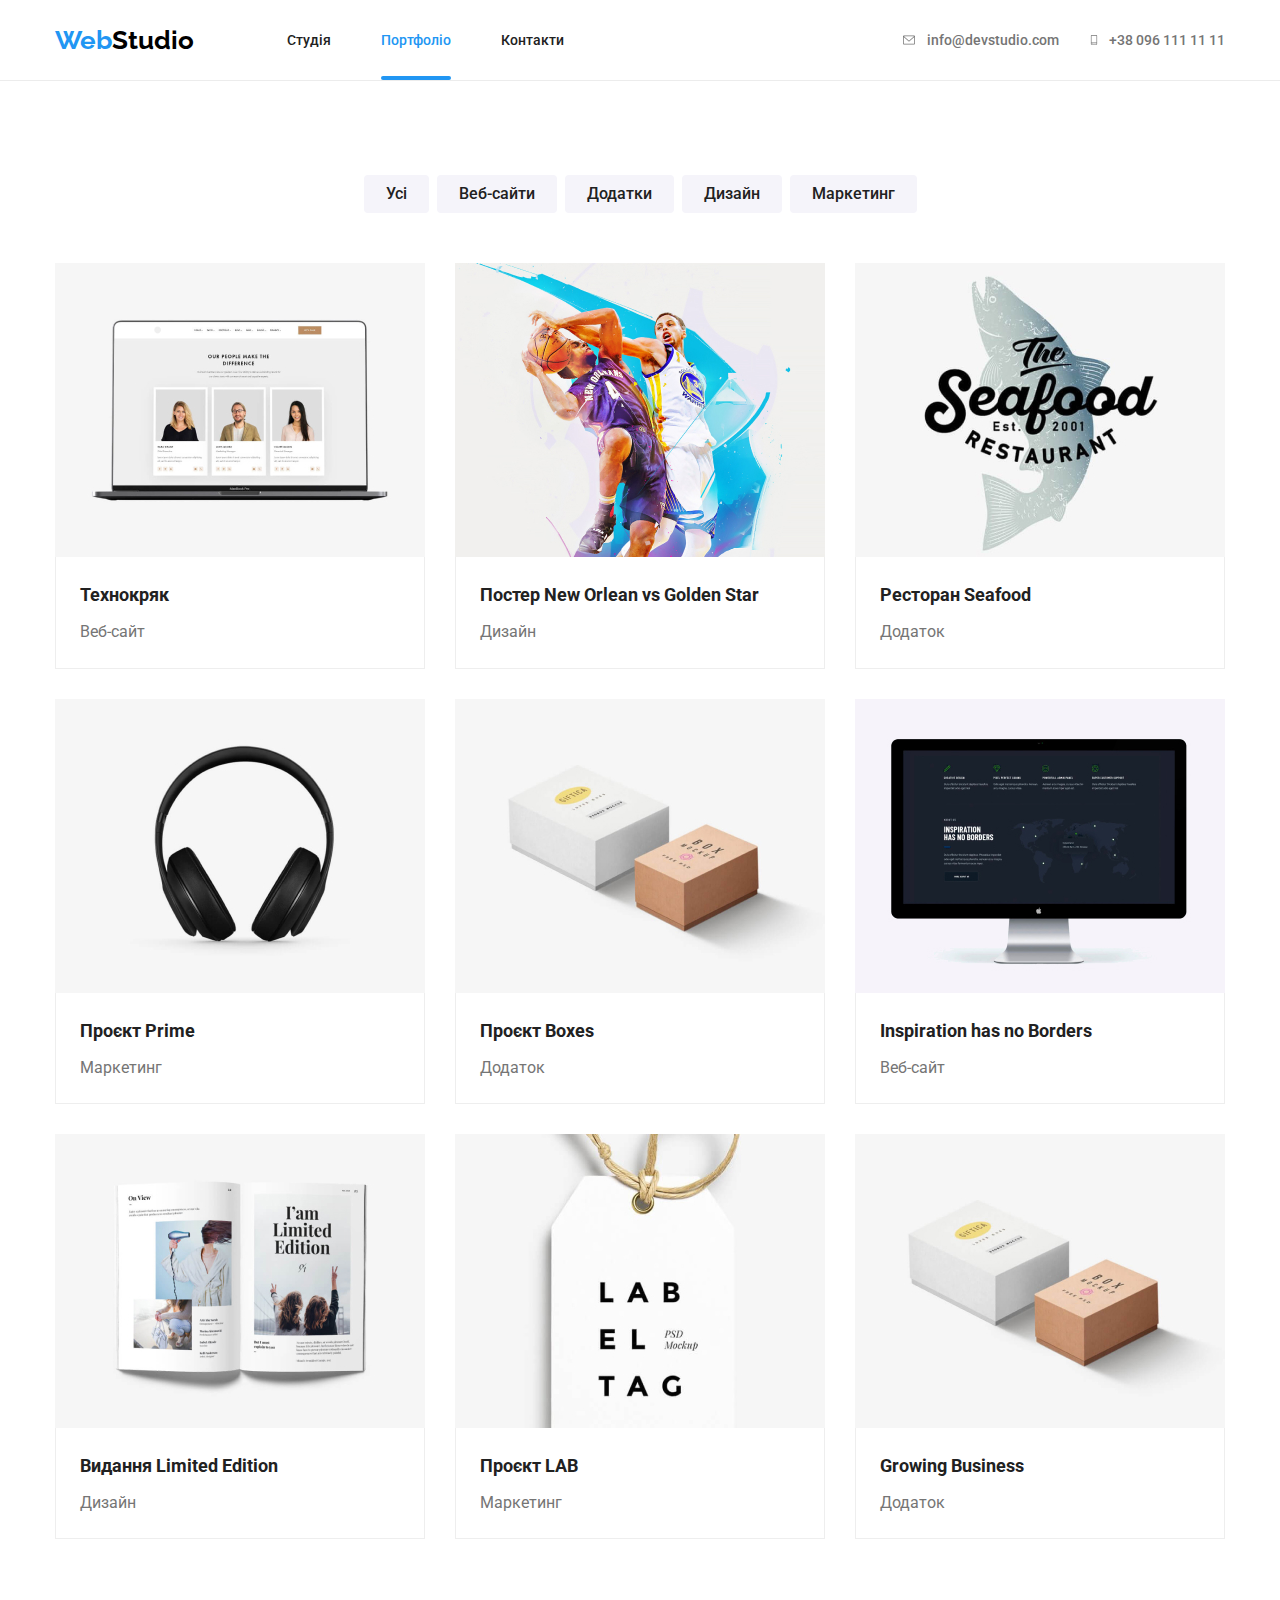
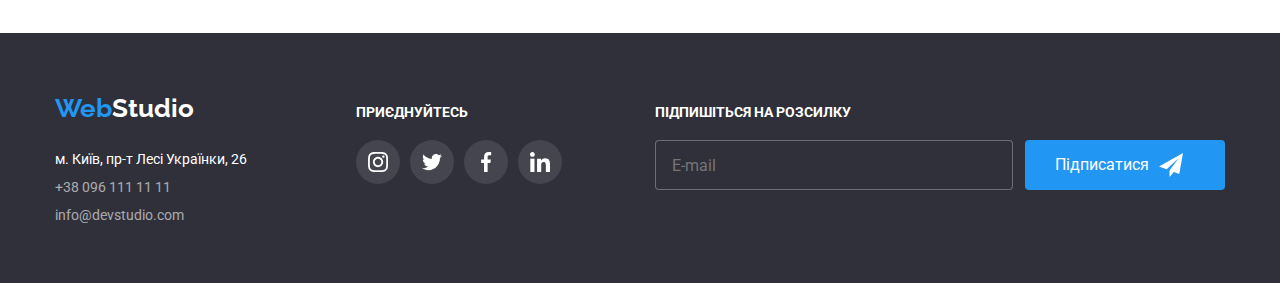
==== portfolio.html @ 7af5a41a "Initial commit" ====
<!DOCTYPE html>
<html lang="uk">
<head>
    <meta charset="UTF-8">
    <meta name="viewport" content="width=device-width, initial-scale=1.0">
    <title>Document</title>
    <link rel="preconnect" href="https://fonts.googleapis.com">
<link rel="preconnect" href="https://fonts.gstatic.com" crossorigin>
<link href="https://fonts.googleapis.com/css2?family=Raleway:wght@700&family=Roboto:wght@400;500;700;900&display=swap" rel="stylesheet">
<link rel="stylesheet" href="https://cdnjs.cloudflare.com/ajax/libs/modern-normalize/2.0.0/modern-normalize.min.css">    
<link rel="stylesheet" href="./css/main.min.css">
</head>
<body>
    <header>
        <div class="container aside">
            <a href="" class="logo"><span class="logo__web">Web</span>Studio</a>
            <nav>
            <ul class="nav list">
                <li class="nav__item">
                    <a href="./index.html" class="nav__link">Студія</a>
                </li>
                <li class="nav__item">
                    <a href="" class="nav__link nav__link--current">Портфоліо</a>
                </li>
                <li class="nav__item">
                    <a href="" class="nav__link">Контакти</a>
                </li>
            </ul>
            </nav>
            <ul class="contact list">
                <li class="contact__item">
                    <a href="mailto:info@devstudio.com" class="contact__link">
                        <svg class="contact__link-icon" width="16px" height="12px" >
                            <use href="./images/symbol-defs.svg#icon-envelope"></use>
                        </svg>
                        info@devstudio.com
                    </a>
                </li>
                <li class="contact__item">
                    <a href="tel:+380961111111" class="contact__tel">
                        <svg class="contact__tel-icon" width="10px" height="16px">
                            <use href="./images/symbol-defs.svg#icon-smartphone"></use>
                        </svg>
                        +38 096 111 11 11
                    </a>
                </li>
            </ul>
        </div>
        
    </header>

    <main>
        <section class="section">
            <div class="container">
                <ul class="filter list">
                    <li class="filter__item"><button type="button" class="filter__btn">Усі</button></li>
                    <li class="filter__item"><button type="button" class="filter__btn">Веб-сайти</button></li>
                    <li class="filter__item"><button type="button" class="filter__btn">Додатки</button></li>
                    <li class="filter__item"><button type="button" class="filter__btn">Дизайн</button></li>
                    <li class="filter__item"><button type="button" class="filter__btn">Маркетинг</button></li>
                </ul>
                <h1 class="visually-hidden">Портфоліо</h1>
                <ul class="portfolio list">
                    <li class="portfolio__card">
                        <a href="" class="portfolio__link">
                            <div class="overlay">
                                <img src="./images/portfolio-ws1.jpg" alt="Технокряк" width="370" height="294">
                                <p class="overlay__description">Ресурс пропонує комплексні пропозиції з різним рівнем функціоналу та сервісів. Все це дозволить відвідувачу отримати вичерпні відомості про компанію чи приватну особу.</p>
                            </div>
                            
                            <div class="card-border">
                                <h2 class="card-border__title">Технокряк</h2>
                                <p class="card-border__description">Веб-сайт</p>
                            </div>
                            
                            
                        </a>
                    </li>
                    <li class="portfolio__card">
                        <a href="" class="portfolio__link">
                            <div class="overlay">
                                <img src="./images/portfolio-des1.jpg" alt="Постер New Orlean vs Golden Star" width="370" height="294">
                                <p class="overlay__description">Ресурс пропонує комплексні пропозиції з різним рівнем функціоналу та сервісів. Все це дозволить відвідувачу отримати вичерпні відомості про компанію чи приватну особу.</p>
                            </div>
                            <div class="card-border">
                                <h2 class="card-border__title">Постер New Orlean vs Golden Star</h2>
                                <p class="card-border__description">Дизайн</p>
                            </div>
                            
                        </a>
                    </li>
                    <li class="portfolio__card">
                        <a href="" class="portfolio__link">
                            <div class="overlay">
                                <img src="./images/portfolio-dod1.jpg" alt="Ресторан Seafood" width="370" height="294">
                                <p class="overlay__description">Ресурс пропонує комплексні пропозиції з різним рівнем функціоналу та сервісів. Все це дозволить відвідувачу отримати вичерпні відомості про компанію чи приватну особу.</p>
                            </div>
                            <div class="card-border">
                                <h2 class="card-border__title">Ресторан Seafood</h2>
                                <p class="card-border__description">Додаток</p>
                            </div>
                            
                        </a>
                    </li>
                    <li class="portfolio__card">
                        <a href="" class="portfolio__link">
                            <div class="overlay">
                                <img src="./images/portfolio-mar1.jpg" alt="Проєкт Prime" width="370" height="294">
                                <p class="overlay__description">Ресурс пропонує комплексні пропозиції з різним рівнем функціоналу та сервісів. Все це дозволить відвідувачу отримати вичерпні відомості про компанію чи приватну особу.</p>
                            </div>
                            <div class="card-border">
                                <h2 class="card-border__title">Проєкт Prime</h2>
                                <p class="card-border__description">Маркетинг</p>
                            </div>
                            
                        </a>
                    </li>
                    <li class="portfolio__card">
                        <a href="" class="portfolio__link">
                            <div class="overlay">
                                <img src="./images/portfolio-dod2.jpg" alt="Проєкт Boxes" width="370" height="294">
                                <p class="overlay__description">Ресурс пропонує комплексні пропозиції з різним рівнем функціоналу та сервісів. Все це дозволить відвідувачу отримати вичерпні відомості про компанію чи приватну особу.</p>
                            </div>
                            <div class="card-border">
                                <h2 class="card-border__title">Проєкт Boxes</h2>
                                <p class="card-border__description">Додаток</p>
                            </div>
                            
                        </a>
                    </li>
                    <li class="portfolio__card">
                        <a href="" class="portfolio__link">
                            <div class="overlay">
                                <img src="./images/portfolio-ws2.jpg" alt="Inspiration has no Borders" width="370" height="294">
                                <p class="overlay__description">Ресурс пропонує комплексні пропозиції з різним рівнем функціоналу та сервісів. Все це дозволить відвідувачу отримати вичерпні відомості про компанію чи приватну особу.</p>
                            </div>
                            <div class="card-border">
                                <h2 class="card-border__title">Inspiration has no Borders</h2>
                                <p class="card-border__description">Веб-сайт</p>
                            </div>
                            
                        </a>
                    </li>
                    <li class="portfolio__card">
                        <a href="" class="portfolio__link">
                            <div class="overlay">
                                <img src="./images/portfolio-des2.jpg" alt="Видання Limited Edition" width="370" height="294">
                                <p class="overlay__description">Ресурс пропонує комплексні пропозиції з різним рівнем функціоналу та сервісів. Все це дозволить відвідувачу отримати вичерпні відомості про компанію чи приватну особу.</p>
                            </div>
                            <div class="card-border">
                                <h2 class="card-border__title">Видання Limited Edition</h2>
                                <p class="card-border__description">Дизайн</p>
                            </div>
                            
                        </a>
                    </li>
                    <li class="portfolio__card">
                        <a href="" class="portfolio__link">
                            <div class="overlay">
                                <img src="./images/portfolio-mar2.jpg" alt="Проєкт LAB" width="370" height="294">
                                <p class="overlay__description">Ресурс пропонує комплексні пропозиції з різним рівнем функціоналу та сервісів. Все це дозволить відвідувачу отримати вичерпні відомості про компанію чи приватну особу.</p>
                            </div>
                            <div class="card-border">
                                <h2 class="card-border__title">Проєкт LAB</h2>
                                <p class="card-border__description">Маркетинг</p>
                            </div>
                            
                        </a>
                    </li>
                    <li class="portfolio__card">
                        <a href="" class="portfolio__link">
                            <div class="overlay">
                                <img src="./images/portfolio-dod2.jpg" alt="Growing Business" width="370" height="294">
                                <p class="overlay__description">Ресурс пропонує комплексні пропозиції з різним рівнем функціоналу та сервісів. Все це дозволить відвідувачу отримати вичерпні відомості про компанію чи приватну особу.</p>
                            </div>
                            <div class="card-border">
                                <h2 class="card-border__title">Growing Business</h2>
                                <p class="card-border__description">Додаток</p>
                            </div>
                            
                        </a>
                    </li>
                </ul>
            </div>
            
        </section>
    </main>
    <footer>
        <div class="footer container">
            <div class="info">
                <a href="" class="info__logo"><span class="info__web">Web</span>Studio</a>
                <address class="info__address">
                    м. Київ, пр-т Лесі Українки, 26
                    <ul class="footer-list list">
                        <li class="footer-list__item"><a href="tel:+380961111111" class="footer-list__tel">+38 096 111 11 11</a></li>
                        <li class="footer-list__item"><a href="mailto:info@devstudio.com" class="footer-list__link">info@devstudio.com</a></li>
                    </ul>
                </address>
            </div>
           
            <div class="communication">
                <h2 class="communication__title">ПРИЄДНУЙТЕСЬ</h2>
                <ul class="communication-list list">
                    <li class="communication-list__item">
                        <a href="" class="communication-list__link">
                            <svg class="communication-list__el" width="20px" height="20px">
                                <use href="./images/symbol-defs.svg#icon-instagram"></use>
                            </svg>
                        </a>
                    </li>
                    <li class="communication-list__item">
                        <a href="" class="communication-list__link">
                            <svg class="social-el" width="20px" height="20px">
                                <use href="./images/symbol-defs.svg#icon-twitter"></use>
                            </svg>
                        </a>
                    </li>
                    <li class="communication-list__item">
                        <a href="" class="communication-list__link">
                        <svg class="communication-list__el" width="20px" height="20px">
                            <use href="./images/symbol-defs.svg#icon-facebook"></use>
                        </svg>
                        </a>
                    </li>
                    <li class="communication-list__item">
                        <a href="" class="communication-list__link">
                            <svg class="communication-list__el" width="20px" height="20px">
                                <use href="./images/symbol-defs.svg#icon-linkedin"></use>
                            </svg>
                        </a>
                    </li>
                       
                </ul>
            </div>
            <div class="sub">
                <h2 class="sub__title">ПІДПИШІТЬСЯ НА РОЗСИЛКУ</h2>
                <form class="form">               
                    <input class="form__text" type="email" name="mail" placeholder="E-mail">
                           
                    <button class="form__btn" type="submit">
                        Підписатися
                        <svg class="form__el" width="24px" height="24px">
                            <use href="./images/icons form.svg#icon-send"></use>
                        </svg>
                    </button>
                </form>
            </div>
        </div>
    </footer>
    
</body>
</html>
---- css/main.min.css ----
.communication-list__link,.overlay__description,.portfolio__link,.filter__btn,.client__link,.social__link,.form-el__icon,.form-el__content,.close-btn,.modal,.backdrop,.contact__link,.contact__tel,.nav__link{transition-duration:250ms;transition-timing-function:cubic-bezier(0.4, 0, 0.2, 1)}body{background-color:#fff;color:#757575;font-family:"Roboto",sans-serif}.container{width:1200px;padding-left:15px;padding-right:15px;margin-left:auto;margin-right:auto}.aside{display:flex;align-items:center}.list{padding:0;margin:0;list-style:none}.visually-hidden{position:absolute;width:1px;height:1px;margin:-1px;border:0;padding:0;white-space:nowrap;-webkit-clip-path:inset(100%);clip-path:inset(100%);clip:rect(0 0 0 0);overflow:hidden}img{display:block}.section{padding-top:94px;padding-bottom:94px}.logo{margin-right:93px;color:#000;font-family:"Raleway",sans-serif;font-size:26px;line-height:1.17;font-weight:700;text-decoration:none}.logo__web{color:#2196f3}.nav{display:flex;font-size:14px;line-height:1.17;font-weight:500}.nav__item:not(:last-child){margin-right:50px}.nav__item{position:relative}.nav__link{display:block;padding-top:32px;padding-bottom:32px;color:#212121;text-decoration:none;transition-property:color}.nav__link:focus,.nav__link:hover{color:#2196f3}.contact{display:flex;margin-left:auto}.contact__item:not(:last-child){margin-right:30px}.contact__link,.contact__tel{display:flex;align-items:center;color:#757575;font-size:14px;line-height:1.17;font-weight:500;text-decoration:none;transition-property:color}.contact__link:focus,.contact__link:hover,.contact__tel:focus,.contact__tel:hover{color:#2196f3}.contact__tel-icon{margin-right:10px;fill:currentColor}.contact__link-icon{margin-right:10px;fill:currentColor}.nav__link--current{color:#2196f3}.nav__link--current::after{content:"";position:absolute;bottom:0;display:block;width:100%;height:4px;border-radius:2px;background-color:#2196f3}header{border-bottom:1px solid #ececec}.main.section{max-width:1600px;height:600px;margin-left:auto;margin-right:auto;padding-top:200px;padding-bottom:200px;background-color:#c4c4c4;background-image:linear-gradient(to right, rgba(47, 48, 58, 0.4), rgba(47, 48, 58, 0.4)),url(../images/banner.jpg)}.main{background-color:#2f303a}.main .container{display:block}.main__banner{width:696px;margin-top:0;margin-bottom:0;margin-left:auto;margin-right:auto;text-align:center;color:#fff;font-size:44px;line-height:1.36;font-weight:900}.main__btn{display:block;margin-top:30px;margin-left:auto;margin-right:auto;padding:10px 24px;border-radius:4px;border:none;background-color:#2196f3;color:#fff;font-size:16px;line-height:1.87;font-weight:700;cursor:pointer}.backdrop{position:fixed;top:0;left:0;transition-property:opacity,visibility;width:100%;height:100%;background-color:rgba(0,0,0,.2)}.is-hidden{opacity:0;pointer-events:none;visibility:hidden}.modal{position:absolute;top:50%;left:50%;width:528px;height:581px;border-radius:4px;padding:40px;background-color:#fff;box-shadow:0px 2px 1px 0px rgba(0,0,0,.2);transition-property:transform;transform:translate(-50%, -50%) scale(1)}.backdrop.is-hidden .modal{transform:scale(0.2)}.close-btn{position:absolute;top:8px;right:8px;display:flex;padding:6px;border:1px solid rgba(0,0,0,.1);border-radius:50%;background-color:#fff;transition-property:fill;cursor:pointer}.close-btn:hover,.close-btn:focus{fill:#2196f3}.modal__title{display:flex;justify-content:center;margin-top:0;margin-bottom:12px;font-size:20px;line-height:1.17;color:#212121}.form-el{position:relative}.form-el label{display:block;margin-bottom:4px;font-size:12px;line-height:1.17}.form-el:not(:first-child){margin-top:10px}.form-el__content{width:448px;height:40px;border:1px solid rgba(33,33,33,.2);border-radius:4px;margin:0;padding-top:12px;padding-bottom:12px;padding-left:42px;outline:none;cursor:pointer;transition-property:border-color}.form-el__content:focus{border-color:#2196f3}.form-el__content:focus+.form-el_icon{border-color:#2196f3}.form-el__icon{position:absolute;top:50%;left:12px;transition-property:fill}.form-el--size{height:138px}.form-el__area{width:448px;height:120px;resize:none;border:1px solid rgba(33,33,33,.2);border-radius:4px;outline:none;margin:0;padding:12px 16px}.form-el__area::-moz-placeholder{font-size:12px;line-height:1.17}.form-el__area::placeholder{font-size:12px;line-height:1.17}.form-el__area:focus{border-color:#2196f3}.form-box{margin:20px 12px 0 13px}.label{display:flex;align-items:center;font-size:14px;font-weight:400;line-height:1.71}.label__checkbox{-webkit-appearance:none;-moz-appearance:none;appearance:none;position:absolute}.label__checkbox:focus+.label__check-icon{border:2px solid #2196f3}.label__check-icon{display:inline-block;width:16px;height:15px;margin-right:4px;border:2px solid #212121;border-radius:2px}.label__check-icon:focus{border:2px solid #2196f3}.label__checkbox:checked+.label__check-icon{border-color:rgba(0,0,0,0);background-color:#2196f3;background-image:url("../images/SVG/icon check.svg");background-size:contain;background-origin:border-box}.label__check-link{margin-left:4px;color:#2196f3}.send-btn{display:block;width:200px;height:50px;border-color:rgba(0,0,0,0);border-radius:4px;margin-top:30px;margin-left:auto;margin-right:auto;padding:0;background-color:#2196f3;color:#fff;cursor:pointer;font-size:16px;font-weight:700;line-height:1.86;box-shadow:0px 4px 4px 0px rgba(0,0,0,.15)}.feature{display:flex}.feature__item--size{width:270px}.feature__subtitle{margin:0;color:#212121;font-size:14px;line-height:1.17}.feature p{margin-top:10px;margin-bottom:0;font-size:14px;line-height:1.71}.feature__item:not(:last-child){margin-right:30px}.feature__icon-bg{display:flex;height:120px;margin-bottom:30px;justify-content:center;align-items:center;border-radius:4px;background-color:#f5f4fa}.works{padding-top:0}.works__title{margin-top:0;margin-bottom:50px;margin-left:auto;margin-right:auto;text-align:center;color:#212121;font-size:36px;line-height:1.17}.works-card{display:flex}.works-card__item{position:relative}.works-card__item:not(:last-child){margin-right:30px}.works-card__description{position:absolute;bottom:0;display:flex;width:370px;height:70px;margin:0;justify-content:center;align-items:center;font-weight:700;font-size:14px;line-height:1.17;color:#fff;background-color:rgba(47,48,58,.8)}.team .container{flex-wrap:wrap}.team{background-color:#f5f4fa}.team-card{display:flex}.team-card__item{border-radius:0 0 4px 4px;background-color:#fff;box-shadow:0px 2px 1px 0px rgba(0,0,0,.14)}.team-card__item:not(:last-child){margin-right:30px}.team__title{margin-top:0;margin-bottom:50px;margin-left:auto;margin-right:auto;text-align:center;color:#212121;font-size:36px;line-height:1.17}.person-descriptions{padding-top:30px;padding-bottom:30px}.person-descriptions__subtitle{margin-top:0;margin-bottom:10px;text-align:center;color:#212121;font-size:16px;line-height:1.17;font-weight:500}.team-card p{margin:0 0 16px 0;text-align:center}.social{display:flex;padding:0;justify-content:center;list-style:none}.social__link{display:flex;width:44px;height:44px;justify-content:center;align-items:center;border-radius:50%;fill:#afb1b8;transition-property:border-radius,background-color,fill}.social__link:hover,.social__link:focus{border-radius:50%;background-color:#2196f3;fill:#fff}.social__item:not(:last-child){margin-right:10px}.client{display:flex;justify-content:center}.section__title{margin-top:0;margin-bottom:50px;margin-left:auto;margin-right:auto;text-align:center;color:#212121;font-size:36px;line-height:1.17}.client__item:not(:last-child){margin-right:30px}.client__link{display:flex;width:170px;height:92px;justify-content:center;align-items:center;border:1px solid #afb1b8;border-radius:4px;fill:#afb1b8;transition-property:fill,border}.client__link:hover,.client__link:focus{fill:#2196f3;border:1px solid #2196f3}.filter{display:flex;justify-content:center}.filter__btn{padding:6px 22px;border:none;border-radius:4px;color:#212121;background:#f5f4fa;font-size:16px;line-height:1.63;font-weight:500;cursor:pointer;transition-property:color,background,box-shadow}.filter__btn:focus,.filter__btn:hover{color:#fff;background:#2196f3;box-shadow:0px 2px 2px 0px rgba(0,0,0,.12)}.filter__item:not(:last-child){margin-right:8px}.portfolio{display:flex;flex-wrap:wrap;margin-top:50px;list-style:none}.portfolio__card{width:calc((100% - 60px)/3);margin-right:30px;margin-bottom:30px}.portfolio__card:nth-child(3n){margin-right:0}.portfolio__card:nth-last-child(-n+3){margin-bottom:0}.overlay{position:relative;overflow:hidden}.portfolio__link{display:flex;flex-direction:column;text-decoration:none;transition-property:box-shadow}.portfolio__link:hover .overlay__description,.portfolio__link:hover,.portfolio__link:focus{box-shadow:1px 4px 6px 0px rgba(0,0,0,.16);transform:translateY(0)}.overlay__description{position:absolute;top:0;left:0;width:100%;height:100%;margin:0;padding:63px 24px;background-color:rgba(33,150,243,.9);color:#fff;transform:translateY(100%);font-weight:400;font-size:18px;line-height:1.55;transition-property:transform}.card-border{padding:20px 24px 20px 24px;border-style:solid;border-width:0 1px 1px 1px;border-color:#eee}.card-border__title{margin:0;color:#212121;font-size:18px;line-height:2}.card-border__description{margin:4px 0 0 0;color:#757575;font-size:16px;line-height:1.88}footer{padding-top:60px;padding-bottom:60px;background-color:#2f303a}.footer{display:flex;align-items:baseline}.info{width:231px;margin-right:70px}.info__logo{margin-right:auto;color:#fff;font-family:"Raleway",sans-serif;font-size:26px;line-height:1.17;font-weight:700;text-decoration:none}.info__web{color:#2196f3}.info__address{margin-top:28px;margin-right:auto;color:#fff;font-size:14px;font-style:normal}.footer-list{margin-top:12px}.footer-list__item:not(:first-child){margin-top:12px}.footer-list__link,.footer-list__tel{color:rgba(255,255,255,.6);font-weight:400;text-decoration:none}.communication{margin-right:93px}.communication__title{margin:0 90px 20px 0;color:#fff;font-size:14px;font-weight:700;line-height:1.17}.communication-list{display:flex}.communication-list__item:not(:last-child){margin-right:10px}.communication-list__link{display:flex;width:44px;height:44px;justify-content:center;align-items:center;border-radius:50%;background-color:rgba(255,255,255,.1);fill:#fff;transition-property:background-color}.communication-list__link:hover,.communication-list__link:focus{background-color:#2196f3}.sub{width:570px;height:86px;margin-right:0}.sub__title{margin:0;color:#fff;font-size:14px;font-weight:700;line-height:1.17}.form{display:flex;margin-top:20px}.form__text{width:358px;height:50px;border:1px solid rgba(255,255,255,.3);border-radius:4px;margin-right:12px;padding-top:15px;padding-bottom:15px;padding-left:16px;background-color:#2f303a;color:rgba(255,255,255,.6)}.form__text:focus{border-color:#2196f3}.form__btn{width:200px;height:50px;border-radius:4px;display:flex;align-items:center;padding-left:28px;padding-right:28px;background-color:#2196f3;border-color:rgba(0,0,0,0);cursor:pointer;font-size:16px;line-height:1.88;color:#fff}.form__el{margin-left:10px;fill:#fff}/*# sourceMappingURL=main.min.css.map */
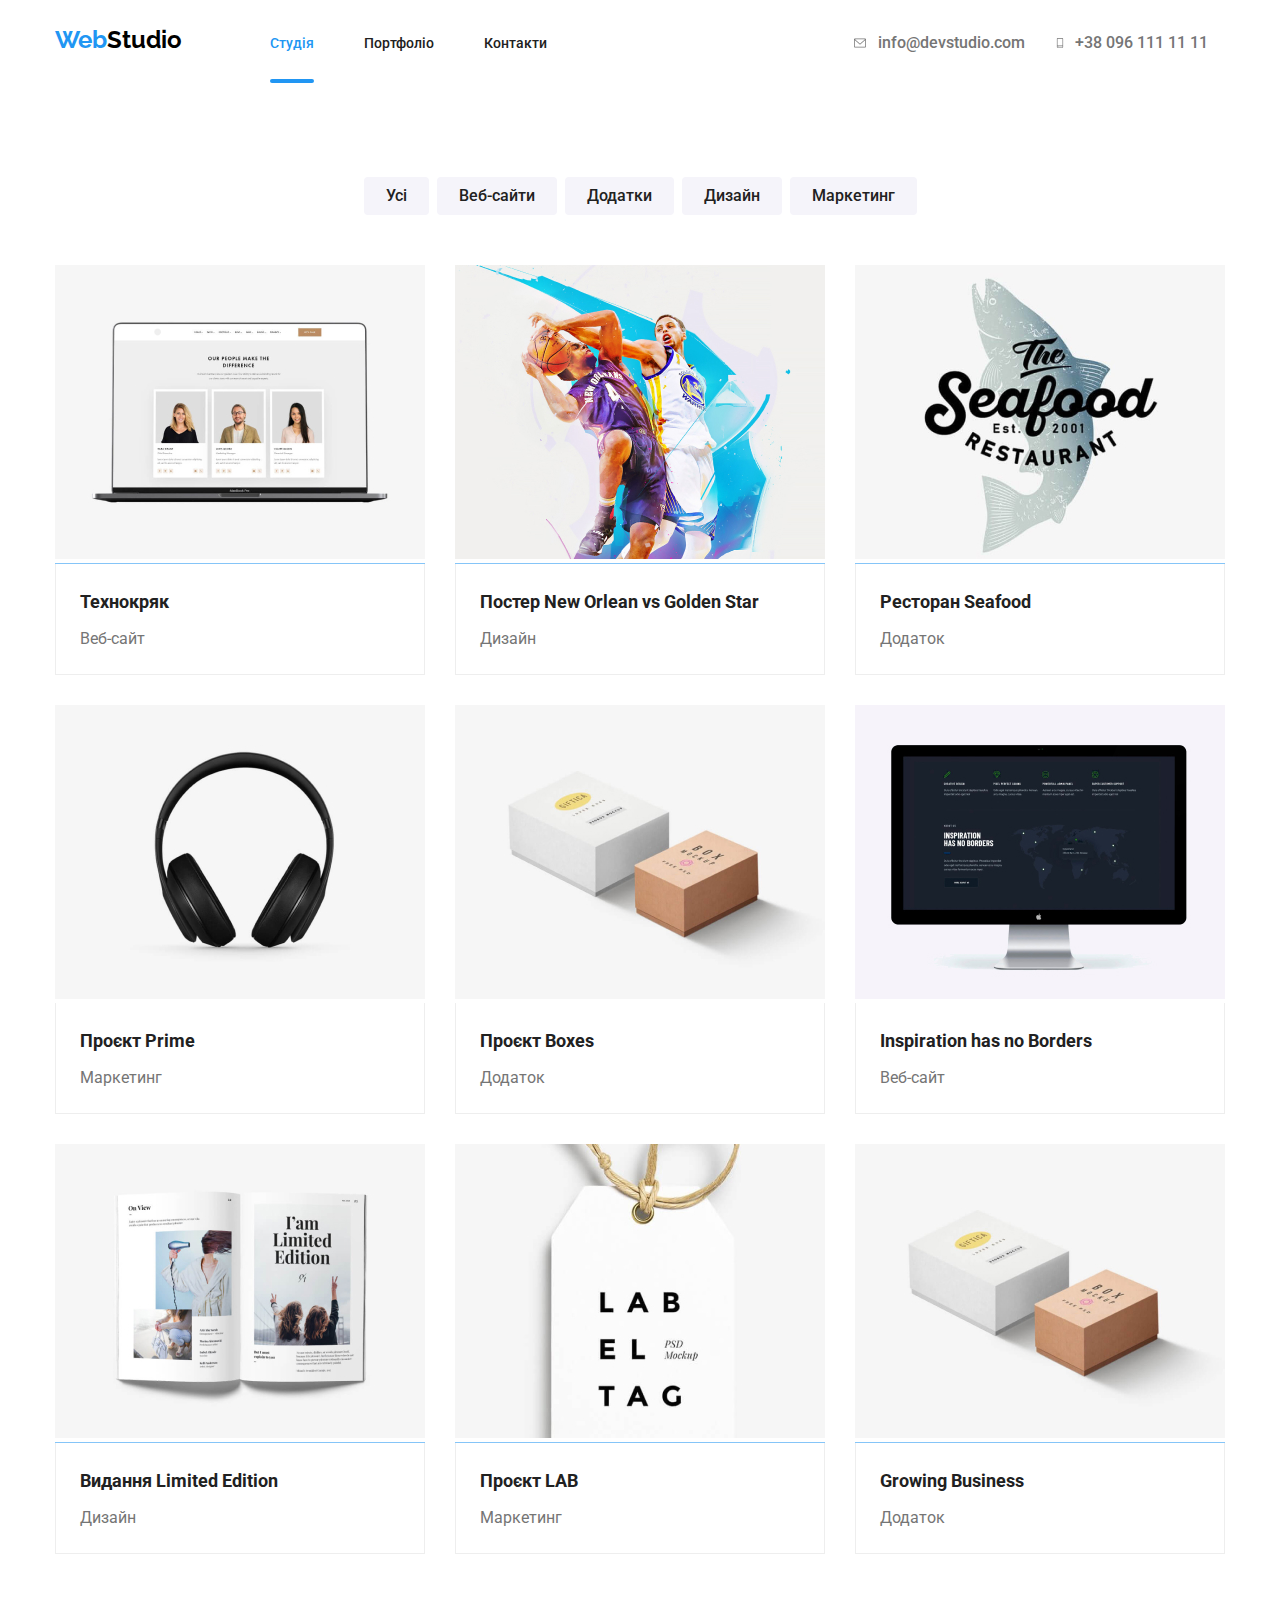
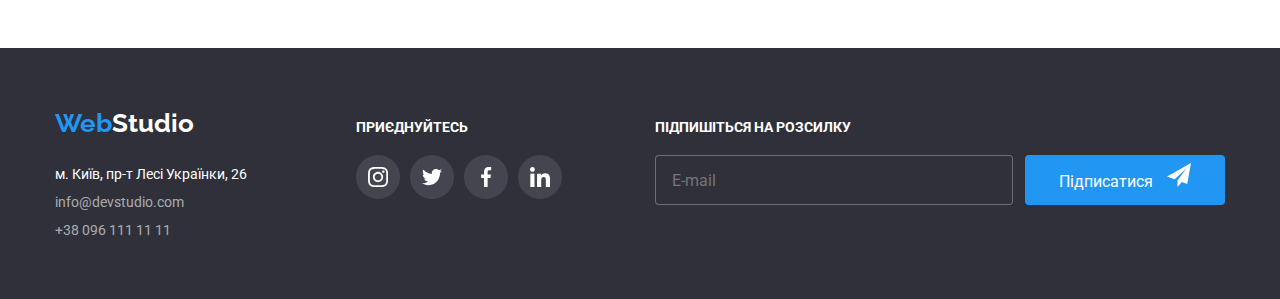
==== commit c7a6cf20: "02-01" ====
--- a/portfolio.html
+++ b/portfolio.html
@@ -14,37 +14,69 @@
     <header>
         <div class="container aside">
             <a href="" class="logo"><span class="logo__web">Web</span>Studio</a>
-            <nav>
-            <ul class="nav list">
-                <li class="nav__item">
-                    <a href="./index.html" class="nav__link">Студія</a>
-                </li>
-                <li class="nav__item">
-                    <a href="" class="nav__link nav__link--current">Портфоліо</a>
-                </li>
-                <li class="nav__item">
-                    <a href="" class="nav__link">Контакти</a>
-                </li>
-            </ul>
-            </nav>
-            <ul class="contact list">
-                <li class="contact__item">
-                    <a href="mailto:info@devstudio.com" class="contact__link">
-                        <svg class="contact__link-icon" width="16px" height="12px" >
-                            <use href="./images/symbol-defs.svg#icon-envelope"></use>
-                        </svg>
-                        info@devstudio.com
-                    </a>
-                </li>
-                <li class="contact__item">
-                    <a href="tel:+380961111111" class="contact__tel">
-                        <svg class="contact__tel-icon" width="10px" height="16px">
-                            <use href="./images/symbol-defs.svg#icon-smartphone"></use>
-                        </svg>
-                        +38 096 111 11 11
-                    </a>
-                </li>
-            </ul>
+            
+            <div class="menu-container " data-menu>
+                <nav>
+                    <ul class="nav list">
+                        <li class="nav__item">
+                            <a href="" class="nav__link nav__link--current">Студія</a>
+                        </li>
+                        <li class="nav__item">
+                            <a href="./portfolio.html" class="nav__link">Портфоліо</a>
+                        </li>
+                        <li class="nav__item">
+                            <a href="" class="nav__link">Контакти</a>
+                        </li>
+                    </ul>
+                    </nav>
+                    <ul class="contact list">
+                        <li class="contact__item">
+                            <a href="mailto:info@devstudio.com" class="contact__link">
+                                <svg class="contact__link-icon" width="16px" height="12px" >
+                                    <use href="./images/symbol-defs.svg#icon-envelope"></use>
+                                </svg>
+                                info@devstudio.com
+                            </a>
+                        </li>
+                        <li class="contact__item">
+                            <a href="tel:+380961111111" class="contact__tel">
+                                <svg class="contact__tel-icon" width="10px" height="16px">
+                                    <use href="./images/symbol-defs.svg#icon-smartphone"></use>
+                                </svg>
+                                +38 096 111 11 11
+                            </a>
+                        </li>
+                    </ul>
+
+                    <ul class="nav-social list">
+                        <li class="nav-social__item">
+                            <a class="nav-social__link" href="">Instagram</a>
+                        </li>
+                        <li class="nav-social__item">
+                            <a class="nav-social__link" href="">Twitter</a>
+                        </li>
+                        <li class="nav-social__item">
+                            <a class="nav-social__link" href="">Facebook</a>
+                        </li>
+                        <li class="nav-social__item">
+                            <a class="nav-social__link" href="">LinkedIn</a>
+                        </li>
+                    </ul>
+
+            </div>
+
+            <button type="button" class="menu-button is-open" data-menu-button>
+                <svg  
+                    width="40px" 
+                    height="40px"
+                    role="button"
+                    aria-label="Переключатель меню"
+                    aria-expanded="false">
+                    <use class="icon-menu" href="./images/mobile.svg#icon-menu_mob"></use>
+                    <use class="icon-cross" href="./images/mobile.svg#icon-close_mob"></use>
+                </svg>
+            </button>
+            
         </div>
         
     </header>
@@ -187,51 +219,54 @@
     </main>
     <footer>
         <div class="footer container">
-            <div class="info">
-                <a href="" class="info__logo"><span class="info__web">Web</span>Studio</a>
-                <address class="info__address">
-                    м. Київ, пр-т Лесі Українки, 26
-                    <ul class="footer-list list">
-                        <li class="footer-list__item"><a href="tel:+380961111111" class="footer-list__tel">+38 096 111 11 11</a></li>
-                        <li class="footer-list__item"><a href="mailto:info@devstudio.com" class="footer-list__link">info@devstudio.com</a></li>
-                    </ul>
-                </address>
+            <div class="wrap">
+                <div class="info">
+                    <a href="" class="info__logo"><span class="info__web">Web</span>Studio</a>
+                    <address class="info__address">
+                        м. Київ, пр-т Лесі Українки, 26
+                        <ul class="footer-list list">
+                            <li class="footer-list__item"><a href="mailto:info@devstudio.com" class="footer-list__link">info@devstudio.com</a></li>
+                            <li class="footer-list__item"><a href="tel:+380961111111" class="footer-list__tel">+38 096 111 11 11</a></li>
+                        </ul>
+                    </address>
+                </div>
+
+                <div class="communication">
+                    <h2 class="communication__title">ПРИЄДНУЙТЕСЬ</h2>
+                    <ul class="communication-list list">
+                        <li class="communication-list__item">
+                            <a href="" class="communication-list__link">
+                                <svg class="communication-list__el" width="20px" height="20px">
+                                    <use href="./images/symbol-defs.svg#icon-instagram"></use>
+                                </svg>
+                            </a>
+                        </li>
+                        <li class="communication-list__item">
+                            <a href="" class="communication-list__link">
+                                <svg class="social-el" width="20px" height="20px">
+                                    <use href="./images/symbol-defs.svg#icon-twitter"></use>
+                                </svg>
+                            </a>
+                        </li>
+                        <li class="communication-list__item">
+                            <a href="" class="communication-list__link">
+                            <svg class="communication-list__el" width="20px" height="20px">
+                                <use href="./images/symbol-defs.svg#icon-facebook"></use>
+                            </svg>
+                            </a>
+                        </li>
+                        <li class="communication-list__item">
+                            <a href="" class="communication-list__link">
+                                <svg class="communication-list__el" width="20px" height="20px">
+                                    <use href="./images/symbol-defs.svg#icon-linkedin"></use>
+                                </svg>
+                            </a>
+                        </li>
+                           
+                    </ul>
+                </div>
             </div>
            
-            <div class="communication">
-                <h2 class="communication__title">ПРИЄДНУЙТЕСЬ</h2>
-                <ul class="communication-list list">
-                    <li class="communication-list__item">
-                        <a href="" class="communication-list__link">
-                            <svg class="communication-list__el" width="20px" height="20px">
-                                <use href="./images/symbol-defs.svg#icon-instagram"></use>
-                            </svg>
-                        </a>
-                    </li>
-                    <li class="communication-list__item">
-                        <a href="" class="communication-list__link">
-                            <svg class="social-el" width="20px" height="20px">
-                                <use href="./images/symbol-defs.svg#icon-twitter"></use>
-                            </svg>
-                        </a>
-                    </li>
-                    <li class="communication-list__item">
-                        <a href="" class="communication-list__link">
-                        <svg class="communication-list__el" width="20px" height="20px">
-                            <use href="./images/symbol-defs.svg#icon-facebook"></use>
-                        </svg>
-                        </a>
-                    </li>
-                    <li class="communication-list__item">
-                        <a href="" class="communication-list__link">
-                            <svg class="communication-list__el" width="20px" height="20px">
-                                <use href="./images/symbol-defs.svg#icon-linkedin"></use>
-                            </svg>
-                        </a>
-                    </li>
-                       
-                </ul>
-            </div>
             <div class="sub">
                 <h2 class="sub__title">ПІДПИШІТЬСЯ НА РОЗСИЛКУ</h2>
                 <form class="form">               
--- a/css/main.min.css
+++ b/css/main.min.css
@@ -1 +1 @@
-.communication-list__link,.overlay__description,.portfolio__link,.filter__btn,.client__link,.social__link,.form-el__icon,.form-el__content,.close-btn,.modal,.backdrop,.contact__link,.contact__tel,.nav__link{transition-duration:250ms;transition-timing-function:cubic-bezier(0.4, 0, 0.2, 1)}body{background-color:#fff;color:#757575;font-family:"Roboto",sans-serif}.container{width:1200px;padding-left:15px;padding-right:15px;margin-left:auto;margin-right:auto}.aside{display:flex;align-items:center}.list{padding:0;margin:0;list-style:none}.visually-hidden{position:absolute;width:1px;height:1px;margin:-1px;border:0;padding:0;white-space:nowrap;-webkit-clip-path:inset(100%);clip-path:inset(100%);clip:rect(0 0 0 0);overflow:hidden}img{display:block}.section{padding-top:94px;padding-bottom:94px}.logo{margin-right:93px;color:#000;font-family:"Raleway",sans-serif;font-size:26px;line-height:1.17;font-weight:700;text-decoration:none}.logo__web{color:#2196f3}.nav{display:flex;font-size:14px;line-height:1.17;font-weight:500}.nav__item:not(:last-child){margin-right:50px}.nav__item{position:relative}.nav__link{display:block;padding-top:32px;padding-bottom:32px;color:#212121;text-decoration:none;transition-property:color}.nav__link:focus,.nav__link:hover{color:#2196f3}.contact{display:flex;margin-left:auto}.contact__item:not(:last-child){margin-right:30px}.contact__link,.contact__tel{display:flex;align-items:center;color:#757575;font-size:14px;line-height:1.17;font-weight:500;text-decoration:none;transition-property:color}.contact__link:focus,.contact__link:hover,.contact__tel:focus,.contact__tel:hover{color:#2196f3}.contact__tel-icon{margin-right:10px;fill:currentColor}.contact__link-icon{margin-right:10px;fill:currentColor}.nav__link--current{color:#2196f3}.nav__link--current::after{content:"";position:absolute;bottom:0;display:block;width:100%;height:4px;border-radius:2px;background-color:#2196f3}header{border-bottom:1px solid #ececec}.main.section{max-width:1600px;height:600px;margin-left:auto;margin-right:auto;padding-top:200px;padding-bottom:200px;background-color:#c4c4c4;background-image:linear-gradient(to right, rgba(47, 48, 58, 0.4), rgba(47, 48, 58, 0.4)),url(../images/banner.jpg)}.main{background-color:#2f303a}.main .container{display:block}.main__banner{width:696px;margin-top:0;margin-bottom:0;margin-left:auto;margin-right:auto;text-align:center;color:#fff;font-size:44px;line-height:1.36;font-weight:900}.main__btn{display:block;margin-top:30px;margin-left:auto;margin-right:auto;padding:10px 24px;border-radius:4px;border:none;background-color:#2196f3;color:#fff;font-size:16px;line-height:1.87;font-weight:700;cursor:pointer}.backdrop{position:fixed;top:0;left:0;transition-property:opacity,visibility;width:100%;height:100%;background-color:rgba(0,0,0,.2)}.is-hidden{opacity:0;pointer-events:none;visibility:hidden}.modal{position:absolute;top:50%;left:50%;width:528px;height:581px;border-radius:4px;padding:40px;background-color:#fff;box-shadow:0px 2px 1px 0px rgba(0,0,0,.2);transition-property:transform;transform:translate(-50%, -50%) scale(1)}.backdrop.is-hidden .modal{transform:scale(0.2)}.close-btn{position:absolute;top:8px;right:8px;display:flex;padding:6px;border:1px solid rgba(0,0,0,.1);border-radius:50%;background-color:#fff;transition-property:fill;cursor:pointer}.close-btn:hover,.close-btn:focus{fill:#2196f3}.modal__title{display:flex;justify-content:center;margin-top:0;margin-bottom:12px;font-size:20px;line-height:1.17;color:#212121}.form-el{position:relative}.form-el label{display:block;margin-bottom:4px;font-size:12px;line-height:1.17}.form-el:not(:first-child){margin-top:10px}.form-el__content{width:448px;height:40px;border:1px solid rgba(33,33,33,.2);border-radius:4px;margin:0;padding-top:12px;padding-bottom:12px;padding-left:42px;outline:none;cursor:pointer;transition-property:border-color}.form-el__content:focus{border-color:#2196f3}.form-el__content:focus+.form-el_icon{border-color:#2196f3}.form-el__icon{position:absolute;top:50%;left:12px;transition-property:fill}.form-el--size{height:138px}.form-el__area{width:448px;height:120px;resize:none;border:1px solid rgba(33,33,33,.2);border-radius:4px;outline:none;margin:0;padding:12px 16px}.form-el__area::-moz-placeholder{font-size:12px;line-height:1.17}.form-el__area::placeholder{font-size:12px;line-height:1.17}.form-el__area:focus{border-color:#2196f3}.form-box{margin:20px 12px 0 13px}.label{display:flex;align-items:center;font-size:14px;font-weight:400;line-height:1.71}.label__checkbox{-webkit-appearance:none;-moz-appearance:none;appearance:none;position:absolute}.label__checkbox:focus+.label__check-icon{border:2px solid #2196f3}.label__check-icon{display:inline-block;width:16px;height:15px;margin-right:4px;border:2px solid #212121;border-radius:2px}.label__check-icon:focus{border:2px solid #2196f3}.label__checkbox:checked+.label__check-icon{border-color:rgba(0,0,0,0);background-color:#2196f3;background-image:url("../images/SVG/icon check.svg");background-size:contain;background-origin:border-box}.label__check-link{margin-left:4px;color:#2196f3}.send-btn{display:block;width:200px;height:50px;border-color:rgba(0,0,0,0);border-radius:4px;margin-top:30px;margin-left:auto;margin-right:auto;padding:0;background-color:#2196f3;color:#fff;cursor:pointer;font-size:16px;font-weight:700;line-height:1.86;box-shadow:0px 4px 4px 0px rgba(0,0,0,.15)}.feature{display:flex}.feature__item--size{width:270px}.feature__subtitle{margin:0;color:#212121;font-size:14px;line-height:1.17}.feature p{margin-top:10px;margin-bottom:0;font-size:14px;line-height:1.71}.feature__item:not(:last-child){margin-right:30px}.feature__icon-bg{display:flex;height:120px;margin-bottom:30px;justify-content:center;align-items:center;border-radius:4px;background-color:#f5f4fa}.works{padding-top:0}.works__title{margin-top:0;margin-bottom:50px;margin-left:auto;margin-right:auto;text-align:center;color:#212121;font-size:36px;line-height:1.17}.works-card{display:flex}.works-card__item{position:relative}.works-card__item:not(:last-child){margin-right:30px}.works-card__description{position:absolute;bottom:0;display:flex;width:370px;height:70px;margin:0;justify-content:center;align-items:center;font-weight:700;font-size:14px;line-height:1.17;color:#fff;background-color:rgba(47,48,58,.8)}.team .container{flex-wrap:wrap}.team{background-color:#f5f4fa}.team-card{display:flex}.team-card__item{border-radius:0 0 4px 4px;background-color:#fff;box-shadow:0px 2px 1px 0px rgba(0,0,0,.14)}.team-card__item:not(:last-child){margin-right:30px}.team__title{margin-top:0;margin-bottom:50px;margin-left:auto;margin-right:auto;text-align:center;color:#212121;font-size:36px;line-height:1.17}.person-descriptions{padding-top:30px;padding-bottom:30px}.person-descriptions__subtitle{margin-top:0;margin-bottom:10px;text-align:center;color:#212121;font-size:16px;line-height:1.17;font-weight:500}.team-card p{margin:0 0 16px 0;text-align:center}.social{display:flex;padding:0;justify-content:center;list-style:none}.social__link{display:flex;width:44px;height:44px;justify-content:center;align-items:center;border-radius:50%;fill:#afb1b8;transition-property:border-radius,background-color,fill}.social__link:hover,.social__link:focus{border-radius:50%;background-color:#2196f3;fill:#fff}.social__item:not(:last-child){margin-right:10px}.client{display:flex;justify-content:center}.section__title{margin-top:0;margin-bottom:50px;margin-left:auto;margin-right:auto;text-align:center;color:#212121;font-size:36px;line-height:1.17}.client__item:not(:last-child){margin-right:30px}.client__link{display:flex;width:170px;height:92px;justify-content:center;align-items:center;border:1px solid #afb1b8;border-radius:4px;fill:#afb1b8;transition-property:fill,border}.client__link:hover,.client__link:focus{fill:#2196f3;border:1px solid #2196f3}.filter{display:flex;justify-content:center}.filter__btn{padding:6px 22px;border:none;border-radius:4px;color:#212121;background:#f5f4fa;font-size:16px;line-height:1.63;font-weight:500;cursor:pointer;transition-property:color,background,box-shadow}.filter__btn:focus,.filter__btn:hover{color:#fff;background:#2196f3;box-shadow:0px 2px 2px 0px rgba(0,0,0,.12)}.filter__item:not(:last-child){margin-right:8px}.portfolio{display:flex;flex-wrap:wrap;margin-top:50px;list-style:none}.portfolio__card{width:calc((100% - 60px)/3);margin-right:30px;margin-bottom:30px}.portfolio__card:nth-child(3n){margin-right:0}.portfolio__card:nth-last-child(-n+3){margin-bottom:0}.overlay{position:relative;overflow:hidden}.portfolio__link{display:flex;flex-direction:column;text-decoration:none;transition-property:box-shadow}.portfolio__link:hover .overlay__description,.portfolio__link:hover,.portfolio__link:focus{box-shadow:1px 4px 6px 0px rgba(0,0,0,.16);transform:translateY(0)}.overlay__description{position:absolute;top:0;left:0;width:100%;height:100%;margin:0;padding:63px 24px;background-color:rgba(33,150,243,.9);color:#fff;transform:translateY(100%);font-weight:400;font-size:18px;line-height:1.55;transition-property:transform}.card-border{padding:20px 24px 20px 24px;border-style:solid;border-width:0 1px 1px 1px;border-color:#eee}.card-border__title{margin:0;color:#212121;font-size:18px;line-height:2}.card-border__description{margin:4px 0 0 0;color:#757575;font-size:16px;line-height:1.88}footer{padding-top:60px;padding-bottom:60px;background-color:#2f303a}.footer{display:flex;align-items:baseline}.info{width:231px;margin-right:70px}.info__logo{margin-right:auto;color:#fff;font-family:"Raleway",sans-serif;font-size:26px;line-height:1.17;font-weight:700;text-decoration:none}.info__web{color:#2196f3}.info__address{margin-top:28px;margin-right:auto;color:#fff;font-size:14px;font-style:normal}.footer-list{margin-top:12px}.footer-list__item:not(:first-child){margin-top:12px}.footer-list__link,.footer-list__tel{color:rgba(255,255,255,.6);font-weight:400;text-decoration:none}.communication{margin-right:93px}.communication__title{margin:0 90px 20px 0;color:#fff;font-size:14px;font-weight:700;line-height:1.17}.communication-list{display:flex}.communication-list__item:not(:last-child){margin-right:10px}.communication-list__link{display:flex;width:44px;height:44px;justify-content:center;align-items:center;border-radius:50%;background-color:rgba(255,255,255,.1);fill:#fff;transition-property:background-color}.communication-list__link:hover,.communication-list__link:focus{background-color:#2196f3}.sub{width:570px;height:86px;margin-right:0}.sub__title{margin:0;color:#fff;font-size:14px;font-weight:700;line-height:1.17}.form{display:flex;margin-top:20px}.form__text{width:358px;height:50px;border:1px solid rgba(255,255,255,.3);border-radius:4px;margin-right:12px;padding-top:15px;padding-bottom:15px;padding-left:16px;background-color:#2f303a;color:rgba(255,255,255,.6)}.form__text:focus{border-color:#2196f3}.form__btn{width:200px;height:50px;border-radius:4px;display:flex;align-items:center;padding-left:28px;padding-right:28px;background-color:#2196f3;border-color:rgba(0,0,0,0);cursor:pointer;font-size:16px;line-height:1.88;color:#fff}.form__el{margin-left:10px;fill:#fff}/*# sourceMappingURL=main.min.css.map */+.communication-list__link,.overlay__description,.portfolio__link,.filter__btn,.client__link,.social__link,.form-el__icon,.form-el__content,.close-btn,.modal,.backdrop{transition-duration:250ms;transition-timing-function:cubic-bezier(0.4, 0, 0.2, 1)}body{background-color:#fff;color:#757575;font-family:"Roboto",sans-serif}.container{width:300px;margin-left:auto;margin-right:auto}@media screen and (min-width: 480px){.container{width:450px}}@media screen and (min-width: 768px){.container{width:738px}}@media screen and (min-width: 1200px){.container{width:1200px;padding-left:15px;padding-right:15px}}@media screen and (min-width: 1200px){.aside{display:flex;align-items:center}}@media screen and (max-width: 1199px){.section{padding-top:60px;padding-bottom:60px}}@media screen and (min-width: 1200px){.section{padding-top:94px;padding-bottom:94px}}.list{padding:0;margin:0;list-style:none}.visually-hidden{position:absolute;width:1px;height:1px;margin:-1px;border:0;padding:0;white-space:nowrap;-webkit-clip-path:inset(100%);clip-path:inset(100%);clip:rect(0 0 0 0);overflow:hidden}img{width:100%;max-height:100%}header{position:relative}header .container{display:flex}.logo{margin-top:16px;margin-bottom:16px;color:#000;font-family:"Raleway",sans-serif;font-size:24px;line-height:1.17;font-weight:700;text-decoration:none}@media screen and (min-width: 768px){.logo{margin:26px 88px 26px 0}}.logo__web{color:#2196f3}@media screen and (max-width: 479px){.menu-container{display:none;position:fixed;top:0;left:-50%;max-width:100%;transform:translateX(100%)}.menu-container.is-open{display:flex;position:relative;flex-direction:column;transform:translateX(0);padding:48px 83px 48px 40px;background-color:#fff}.menu-button{display:inline-flex;margin-top:10px;margin-bottom:10px;margin-left:auto;padding:0;border:none;background-color:rgba(0,0,0,0)}.menu-button:hover,.menu-button:focus{fill:#2196f3}.menu-button.is-open .icon-menu{display:block}.menu-button.is-open .icon-cross{display:none;position:absolute}.menu-button .icon-menu{display:none}.nav__item:not(:last-child){margin-bottom:32px}.nav__link{font-size:30px;line-height:1.17;color:#212121;text-decoration:none}.nav__link:focus,.nav__link:hover{color:#2196f3}.contact{display:flex;flex-direction:column-reverse;margin-bottom:64px}.contact__item:last-child{margin-bottom:32px}.contact__tel{margin-bottom:32px;color:#2196f3;font-size:24px;line-height:1.17;font-weight:500;text-decoration:none;transition-property:color}.contact__link{color:#757575;font-size:20px;line-height:1.17;font-weight:500;text-decoration:none;transition-property:color}.contact__link:focus,.contact__link:hover,.contact__tel:focus,.contact__tel:hover{color:#2196f3}.contact__tel-icon,.contact__link-icon{display:none}.nav__link--current{color:#2196f3}.nav-social{display:flex}.nav-social__item{border-right:1px solid rgba(33,33,33,.2);margin-right:5px}.nav-social__item:last-child{border-right:none}.nav-social__item:not(:last-child)::after{content:"";margin-right:5px}.nav-social__link{text-decoration:none;font-size:12px;line-height:1.22;font-weight:500;color:#2196f3}}@media screen and (min-width: 480px)and (max-width: 767px){.menu-container{display:none;position:fixed;top:0;left:-50%;max-width:100%;transform:translateX(100%)}.menu-container.is-open{display:flex;position:relative;flex-direction:column;transform:translateX(0);padding:48px 83px 48px 40px;background-color:#fff}.menu-button{display:inline-flex;margin-top:10px;margin-bottom:10px;margin-left:auto;padding:0;border:none;background-color:rgba(0,0,0,0)}.menu-button:hover,.menu-button:focus{fill:#2196f3}.menu-button.is-open .icon-menu{display:block}.menu-button.is-open .icon-cross{display:none;position:absolute}.menu-button .icon-menu{display:none}.nav__item:not(:last-child){margin-bottom:32px}.nav__link{font-size:40px;line-height:1.17;color:#212121;text-decoration:none}.nav__link:focus,.nav__link:hover{color:#2196f3}.contact{display:flex;flex-direction:column-reverse;margin-bottom:64px}.contact__item:last-child{margin-bottom:32px}.contact__tel{margin-bottom:32px;color:#2196f3;font-size:34px;line-height:1.17;font-weight:500;text-decoration:none;transition-property:color}.contact__link{color:#757575;font-size:24px;line-height:1.17;font-weight:500;text-decoration:none;transition-property:color}.contact__link:focus,.contact__link:hover,.contact__tel:focus,.contact__tel:hover{color:#2196f3}.contact__tel-icon,.contact__link-icon{display:none}.nav__link--current{color:#2196f3}.nav-social{display:flex}.nav-social__item{border-right:1px solid rgba(33,33,33,.2);margin-right:10px}.nav-social__item:last-child{border-right:none}.nav-social__item:not(:last-child)::after{content:"";margin-right:10px}.nav-social__link{text-decoration:none;font-size:18px;line-height:1.22;font-weight:500;color:#2196f3}}@media screen and (min-width: 768px){header .container{align-items:baseline}.menu-button{display:none}.nav-social{display:none}.menu-container{display:flex;align-items:center}.nav__item:not(:last-child){margin-right:50px}.nav__item{position:relative}.nav__link{display:block;padding-top:32px;padding-bottom:32px;color:#212121;text-decoration:none}.nav__link:focus,.nav__link:hover{color:#2196f3}.nav__link--current{color:#2196f3}.nav__link--current::after{content:"";position:absolute;bottom:0;display:block;width:100%;height:4px;border-radius:2px;background-color:#2196f3}}.nav{font-size:14px;line-height:1.17;font-weight:500}@media screen and (max-width: 479px){.nav{margin-bottom:206px}}@media screen and (min-width: 480px)and (max-width: 767px){.nav{margin-bottom:306px}}@media screen and (min-width: 768px){.nav{display:flex}}@media screen and (min-width: 768px)and (max-width: 1199px){.nav{margin-right:101px}}@media screen and (min-width: 768px){.contact{display:flex}}@media screen and (min-width: 768px)and (max-width: 1199px){.contact{flex-direction:column;margin-right:0}}@media screen and (min-width: 1200px){.contact{margin-left:305px}}@media screen and (min-width: 768px)and (max-width: 1199px){.contact__item:not(:last-child){margin-bottom:10px}}@media screen and (min-width: 1200px){.contact__item:not(:last-child){margin-right:30px}}@media screen and (min-width: 768px){.contact__link,.contact__tel{display:flex;align-items:center;color:#757575;font-weight:500;text-decoration:none}.contact__link:focus,.contact__link:hover,.contact__tel:focus,.contact__tel:hover{color:#2196f3}}@media screen and (min-width: 768px)and (max-width: 1199px){.contact__link,.contact__tel{font-size:12px;line-height:1.17}}@media screen and (min-width: 768px){.contact__tel-icon{fill:currentColor;margin-right:8px}}@media screen and (min-width: 1200px){.contact__tel-icon{margin-right:10px}}@media screen and (min-width: 768px){.contact__link-icon{fill:currentColor;margin-right:8px}}@media screen and (min-width: 1200px){.contact__link-icon{margin-right:10px}}.main{margin-left:auto;margin-right:auto;padding-top:118px;padding-bottom:118px;background-color:#c4c4c4}@media screen and (max-width: 479px){.main{max-width:300px;height:250px;padding-top:60px;padding-bottom:60px;background-image:linear-gradient(to right, rgba(47, 48, 58, 0.4), rgba(47, 48, 58, 0.4)),url(../images/Header480.jpg);background-size:cover}}@media screen and (max-width: 479px)and (min-device-pixel-ratio: 2),screen and (max-width: 479px)and (-webkit-min-device-pixel-ratio: 2),screen and (max-width: 479px)and (min-resolution: 192dpi),screen and (max-width: 479px)and (min-resolution: 2dppx){.main .box{background-image:url("Header480@2x.jpg")}}@media screen and (min-width: 480px)and (max-width: 767px){.main{max-width:480px;height:400px;background-image:linear-gradient(to right, rgba(47, 48, 58, 0.4), rgba(47, 48, 58, 0.4)),url(../images/Header480.jpg);background-size:cover}}@media screen and (min-width: 480px)and (max-width: 767px)and (min-device-pixel-ratio: 2),screen and (min-width: 480px)and (max-width: 767px)and (-webkit-min-device-pixel-ratio: 2),screen and (min-width: 480px)and (max-width: 767px)and (min-resolution: 192dpi),screen and (min-width: 480px)and (max-width: 767px)and (min-resolution: 2dppx){.main .box{background-image:url("Header480@2x.jpg")}}@media screen and (min-width: 768px){.main{height:400px;background-image:linear-gradient(to right, rgba(47, 48, 58, 0.4), rgba(47, 48, 58, 0.4)),url(../images/Header768.jpg);background-size:cover}}@media screen and (min-width: 768px)and (min-device-pixel-ratio: 2),screen and (min-width: 768px)and (-webkit-min-device-pixel-ratio: 2),screen and (min-width: 768px)and (min-resolution: 192dpi),screen and (min-width: 768px)and (min-resolution: 2dppx){.main .box{background-image:url("Header768@2x.jpg")}}@media screen and (min-width: 1200px){.main{max-width:1600px;height:600px;padding-top:200px;padding-bottom:200px;background-image:linear-gradient(to right, rgba(47, 48, 58, 0.4), rgba(47, 48, 58, 0.4)),url(../images/Header1200.jpg);background-size:cover}}@media screen and (min-width: 1200px)and (min-device-pixel-ratio: 2),screen and (min-width: 1200px)and (-webkit-min-device-pixel-ratio: 2),screen and (min-width: 1200px)and (min-resolution: 192dpi),screen and (min-width: 1200px)and (min-resolution: 2dppx){.main .box{background-image:url("Header1200@2x.jpg")}}.main{background-color:#2f303a}.main .container{display:block}.main__banner{margin-top:0;margin-bottom:0;margin-left:auto;margin-right:auto;text-align:center;color:#fff}@media screen and (max-width: 479px){.main__banner{width:260px;font-size:16px;line-height:1.61;font-weight:900}}@media screen and (min-width: 480px)and (max-width: 1199px){.main__banner{width:360px;font-size:26px;line-height:1.61;font-weight:900}}@media screen and (min-width: 1200px){.main__banner{width:696px;font-size:44px;line-height:1.36;font-weight:900}}.main__btn{display:block;margin-top:30px;margin-left:auto;margin-right:auto;padding:10px 24px;border-radius:4px;border:none;background-color:#2196f3;color:#fff;font-size:16px;line-height:1.87;font-weight:700;cursor:pointer}@media screen and (max-width: 479px){.main__btn{font-size:10px}}.backdrop{position:fixed;top:0;left:0;transition-property:opacity,visibility;width:100%;height:100%;background-color:rgba(0,0,0,.2)}.is-hidden{opacity:0;pointer-events:none;visibility:hidden}.modal{position:absolute;top:50%;left:50%;border-radius:4px;padding:40px;background-color:#fff;box-shadow:0px 2px 1px 0px rgba(0,0,0,.2);transition-property:transform;transform:translate(-50%, -50%) scale(1)}@media screen and (max-width: 479px){.modal{width:300px;height:459px;padding:40px 20px 30px 20px}}@media screen and (min-width: 480px)and (max-width: 1199px){.modal{width:450px;height:609px}}.backdrop.is-hidden .modal{transform:scale(0.2)}.close-btn{position:absolute;top:8px;right:8px;display:flex;padding:6px;border:1px solid rgba(0,0,0,.1);border-radius:50%;background-color:#fff;transition-property:fill;cursor:pointer}.close-btn:hover,.close-btn:focus{fill:#2196f3}@media screen and (max-width: 479px){.close-btn{padding:4px}}.modal__title{display:flex;text-align:center;margin-top:0;margin-bottom:12px;font-size:20px;line-height:1.17;color:#212121;font-family:Roboto;letter-spacing:.03em}@media screen and (max-width: 479px){.modal__title{font-size:12px}}.form-el{position:relative}.form-el label{display:block;margin-bottom:4px;font-size:12px;line-height:1.17}@media screen and (max-width: 479px){.form-el label{font-size:10px}}.form-el:not(:first-child){margin-top:10px}.form-el__content{height:40px;border:1px solid rgba(33,33,33,.2);border-radius:4px;margin:0;padding-top:12px;padding-bottom:12px;padding-left:42px;outline:none;cursor:pointer;transition-property:border-color}.form-el__content:focus{border-color:#2196f3}.form-el__content:focus+.form-el_icon{border-color:#2196f3}@media screen and (max-width: 479px){.form-el__content{width:255px;height:30px}}@media screen and (min-width: 480px)and (max-width: 1199px){.form-el__content{width:370px}}@media screen and (min-width: 1200px){.form-el__content{width:448px}}.form-el__icon{position:absolute;top:50%;left:12px;transition-property:fill}@media screen and (min-width: 480px){.form-el--size{height:138px}}.form-el__area{height:120px;resize:none;border:1px solid rgba(33,33,33,.2);border-radius:4px;outline:none;margin:0;padding:12px 16px}.form-el__area::-moz-placeholder{font-size:12px;line-height:1.17}.form-el__area::placeholder{font-size:12px;line-height:1.17}@media screen and (max-width: 479px){.form-el__area::-moz-placeholder{font-size:10px}.form-el__area::placeholder{font-size:10px}}.form-el__area:focus{border-color:#2196f3}@media screen and (max-width: 479px){.form-el__area{width:255px;height:80px}}@media screen and (min-width: 480px)and (max-width: 1199px){.form-el__area{width:370px}}@media screen and (min-width: 1200px){.form-el__area{width:448px}}.form-box{margin:20px 12px 0 13px}@media screen and (max-width: 479px){.form-box{margin:10px 8px 0 8px}}.label{display:flex;align-items:center;line-height:1.17;font-weight:400}@media screen and (max-width: 479px){.label{font-size:10px}}@media screen and (min-width: 480px)and (max-width: 1199px){.label{font-size:12px}}@media screen and (min-width: 1200px){.label{font-size:14px;line-height:1.71}}.label__checkbox{-webkit-appearance:none;-moz-appearance:none;appearance:none;position:absolute}.label__checkbox:focus+.label__check-icon{border:2px solid #2196f3}.label__check-icon{display:inline-block;width:16px;height:15px;margin-right:4px;border:2px solid #212121;border-radius:2px}.label__check-icon:focus{border:2px solid #2196f3}.label__checkbox:checked+.label__check-icon{border-color:rgba(0,0,0,0);background-color:#2196f3;background-image:url("../images/SVG/icon check.svg");background-size:contain;background-origin:border-box}.label__check-link{margin-left:4px;color:#2196f3}@media screen and (max-width: 479px){.label__check-link{font-size:10px}}.send-btn{display:block;width:200px;height:50px;border-color:rgba(0,0,0,0);border-radius:4px;margin-top:30px;margin-left:auto;margin-right:auto;padding:0;background-color:#2196f3;color:#fff;cursor:pointer;font-size:16px;font-weight:700;line-height:1.86;box-shadow:0px 4px 4px 0px rgba(0,0,0,.15)}@media screen and (max-width: 479px){.send-btn{width:150px;height:35px;margin-top:15px;font-size:12px}}@media screen and (min-width: 768px){.feature{display:flex;flex-wrap:wrap}}@media screen and (min-width: 1200px){.feature{display:flex}}@media screen and (max-width: 479px){.feature__item--size{width:300px}}@media screen and (min-width: 480px){.feature__item--size{width:450px}}@media screen and (min-width: 768px){.feature__item--size{width:354px}}@media screen and (min-width: 1200px){.feature__item--size{width:270px}}@media screen and (max-width: 1199px){.feature__item:not(:last-child){margin-bottom:30px}}@media screen and (min-width: 768px)and (max-width: 1199px){.feature__item:nth-child(2n+1){margin-right:30px}.feature__item:nth-last-child(2){margin-bottom:0}}@media screen and (min-width: 1200px){.feature__item:not(:last-child){margin-right:30px}}.feature__icon-bg{display:flex;height:120px;margin-bottom:30px;justify-content:center;align-items:center;border-radius:4px;background-color:#f5f4fa}.feature__subtitle{margin-top:30px;margin-bottom:0;color:#212121;font-size:14px;line-height:1.17}@media screen and (max-width: 767px){.feature__subtitle{text-align:center}}.feature p{margin-top:10px;margin-bottom:0;font-size:14px;line-height:1.71}@media screen and (max-width: 1199px){.works{display:none}}@media screen and (min-width: 1200px){.works{padding-top:0}}@media screen and (min-width: 1200px){.works__title{margin-top:0;margin-bottom:50px;margin-left:auto;margin-right:auto;text-align:center;color:#212121;font-size:36px;line-height:1.17}.works-card{display:flex}.works-card__item{position:relative}.works-card__item:not(:last-child){margin-right:30px}.works-card__description{position:absolute;bottom:0;display:flex;width:370px;height:70px;margin:0;justify-content:center;align-items:center;font-weight:700;font-size:14px;line-height:1.17;color:#fff;background-color:rgba(47,48,58,.8)}}@media screen and (min-width: 1200px){.team .container{flex-wrap:wrap}}.team{background-color:#f5f4fa}.team__title{margin-top:0;margin-bottom:30px;text-align:center;color:#212121;font-size:28px;line-height:1.17}@media screen and (min-width: 768px){.team-card{display:flex;flex-wrap:wrap}}@media screen and (min-width: 1200px){.team-card{display:flex}}.team-card__item{border-radius:0 0 4px 4px;background-color:#fff;box-shadow:0px 2px 1px 0px rgba(0,0,0,.14)}@media screen and (max-width: 479px){.team-card__item{width:300px}.team-card__item:not(:last-child){margin-bottom:20px}}@media screen and (min-width: 480px)and (max-width: 1199px){.team-card__item{width:450px}.team-card__item:not(:last-child){margin-bottom:30px}}@media screen and (min-width: 768px)and (max-width: 1199px){.team-card__item{width:354px}.team-card__item:nth-child(2n+1){margin-right:30px}.team-card__item:nth-last-child(2){margin-bottom:0}}@media screen and (min-width: 1200px){.team-card__item{width:270px}.team-card__item:not(:last-child){margin-bottom:0;margin-right:30px}}.person-descriptions{padding-top:30px;padding-bottom:30px}.person-descriptions__subtitle{margin-top:0;margin-bottom:10px;text-align:center;color:#212121;font-size:16px;line-height:1.17;font-weight:500}.team-card p{margin:0 0 16px 0;text-align:center}.social{display:flex;padding:0;justify-content:center;list-style:none}.social__link{display:flex;width:44px;height:44px;justify-content:center;align-items:center;border-radius:50%;fill:#afb1b8;transition-property:border-radius,background-color,fill}.social__link:hover,.social__link:focus{border-radius:50%;background-color:#2196f3;fill:#fff}.social__item:not(:last-child){margin-right:10px}.client{display:flex;flex-wrap:wrap}.section__title{margin-top:0;margin-bottom:50px;margin-left:auto;margin-right:auto;text-align:center;color:#212121;font-size:36px;line-height:1.17}@media screen and (max-width: 767px){.section__title{font-size:28px}}@media screen and (max-width: 479px){.client__item{width:calc((100% - 20px)/2);margin-right:20px;margin-bottom:20px}.client__item:nth-child(2n){margin-right:0}.client__item:nth-last-child(-n+2){margin-bottom:0}}@media screen and (min-width: 480px)and (max-width: 767px){.client__item{width:calc((100% - 30px)/2);margin-right:30px;margin-bottom:30px}.client__item:nth-child(2n){margin-right:0}.client__item:nth-last-child(-n+2){margin-bottom:0}}@media screen and (min-width: 768px)and (max-width: 1199px){.client__item{width:calc((100% - 60px)/3);margin-right:30px;margin-bottom:30px}.client__item:nth-child(3n){margin-right:0}.client__item:nth-last-child(-n+3){margin-bottom:0}}@media screen and (min-width: 1200px){.client__item:not(:last-child){margin-right:30px}}.client__link{display:flex;justify-content:center;align-items:center;border:1px solid #afb1b8;border-radius:4px;height:92px;fill:#afb1b8;transition-property:fill,border}.client__link:hover,.client__link:focus{fill:#2196f3;border:1px solid #2196f3}@media screen and (min-width: 480px)and (max-width: 767px){.client__link{width:210px}}@media screen and (min-width: 768px){.client__link{width:226px}}@media screen and (min-width: 1200px){.client__link{width:170px}}.filter{display:flex;justify-content:center}@media screen and (max-width: 767px){.filter{flex-wrap:wrap;justify-content:start;width:400px}}.filter__btn{padding:6px 22px;border:none;border-radius:4px;color:#212121;background:#f5f4fa;font-size:16px;line-height:1.63;font-weight:500;cursor:pointer;transition-property:color,background,box-shadow}.filter__btn:focus,.filter__btn:hover{color:#fff;background:#2196f3;box-shadow:0px 2px 2px 0px rgba(0,0,0,.12)}.filter__item:not(:last-child){margin-right:8px}@media screen and (max-width: 767px){.filter__item:not(:last-child){margin-bottom:15px}}@media screen and (max-width: 767px){.filter__item:nth-last-child(2){margin-bottom:0}}.portfolio{display:flex;flex-wrap:wrap;margin-top:50px;list-style:none}.portfolio__card{width:calc((100% - 60px)/3);margin-right:30px;margin-bottom:30px}.portfolio__card:nth-child(3n){margin-right:0}.portfolio__card:nth-last-child(-n+3){margin-bottom:0}.overlay{position:relative;overflow:hidden}.portfolio__link{display:flex;flex-direction:column;text-decoration:none;transition-property:box-shadow}.portfolio__link:hover .overlay__description,.portfolio__link:hover,.portfolio__link:focus{box-shadow:1px 4px 6px 0px rgba(0,0,0,.16);transform:translateY(0)}.overlay__description{position:absolute;top:0;left:0;width:100%;height:100%;margin:0;padding:63px 24px;background-color:rgba(33,150,243,.9);color:#fff;transform:translateY(100%);font-weight:400;font-size:18px;line-height:1.55;transition-property:transform}.card-border{padding:20px 24px 20px 24px;border-style:solid;border-width:0 1px 1px 1px;border-color:#eee}.card-border__title{margin:0;color:#212121;font-size:18px;line-height:2}.card-border__description{margin:4px 0 0 0;color:#757575;font-size:16px;line-height:1.88}footer{padding-top:60px;padding-bottom:60px;background-color:#2f303a;background-size:cover}@media screen and (max-width: 1199px){footer{text-align:center}}.wrap{display:flex;align-items:baseline}@media screen and (max-width: 767px){.wrap{display:block}}@media screen and (min-width: 768px)and (max-width: 1199px){.wrap{padding-left:76px;padding-right:89px}}@media screen and (min-width: 1200px){.wrap{margin-right:93px}}@media screen and (min-width: 1200px){.footer{display:flex;align-items:baseline}}@media screen and (max-width: 767px){.info{display:flex;flex-direction:column}}@media screen and (min-width: 1200px){.info{width:231px;margin-right:70px}}.info__logo{color:#fff;font-family:"Raleway",sans-serif;font-size:26px;line-height:1.17;font-weight:700;text-decoration:none}@media screen and (max-width: 1199px){.info__logo{display:block;margin-bottom:28px}}@media screen and (min-width: 1200px){.info__logo{margin-right:auto}}.info__web{color:#2196f3}.info__address{color:#fff;font-size:14px;font-style:normal}@media screen and (max-width: 1199px){.info__address{margin-bottom:60px}}@media screen and (min-width: 1200px){.info__address{margin-top:28px;margin-right:auto}}.footer-list{margin-top:12px}.footer-list__item:not(:first-child){margin-top:12px}.footer-list__link,.footer-list__tel{color:rgba(255,255,255,.6);font-weight:400;text-decoration:none}@media screen and (max-width: 767px){.communication{margin-bottom:60px}}@media screen and (min-width: 768px)and (max-width: 1199px){.communication{margin-left:165px}}.communication__title{color:#fff;font-size:14px;font-weight:700;line-height:1.17}@media screen and (max-width: 1199px){.communication__title{margin-top:0;margin-bottom:20px}}@media screen and (min-width: 1200px){.communication__title{margin:0 90px 20px 0}}.communication-list{display:flex}@media screen and (max-width: 767px){.communication-list{justify-content:center}}.communication-list__item:not(:last-child){margin-right:10px}.communication-list__link{display:flex;width:44px;height:44px;justify-content:center;align-items:center;border-radius:50%;background-color:rgba(255,255,255,.1);fill:#fff;transition-property:background-color}.communication-list__link:hover,.communication-list__link:focus{background-color:#2196f3}.sub{margin-right:0}@media screen and (min-width: 1200px){.sub{width:570px;height:86px}}.sub__title{margin:0 auto 20px auto;color:#fff;font-size:14px;font-weight:700;line-height:1.17}@media screen and (max-width: 1199px){.sub__title{margin:0 auto 20px auto}}@media screen and (min-width: 1200px){.sub__title{margin:0}}@media screen and (min-width: 768px){.form{display:flex}}@media screen and (min-width: 768px)and (max-width: 1199px){.form{flex-direction:column;align-items:center}}@media screen and (min-width: 1200px){.form{margin-top:20px}}.form__text{height:50px;border:1px solid rgba(255,255,255,.3);border-radius:4px;margin-right:12px;padding-top:15px;padding-bottom:15px;padding-left:16px;background-color:#2f303a;color:rgba(255,255,255,.6)}.form__text:focus{border-color:#2196f3}@media screen and (max-width: 479px){.form__text{width:250px;margin-bottom:20px}}@media screen and (min-width: 480px)and (max-width: 1199px){.form__text{width:450px;margin-bottom:20px}}@media screen and (min-width: 1200px){.form__text{width:358px}}.form__btn{width:200px;height:50px;border-radius:4px;padding-left:28px;padding-right:28px;background-color:#2196f3;border-color:rgba(0,0,0,0);cursor:pointer;font-size:16px;line-height:1.88;color:#fff}@media screen and (max-width: 479px){.form__btn{display:flex;width:150px;margin-left:auto;margin-right:auto;padding-left:18px;padding-right:18px;align-items:center;font-size:12px}}.form__el{margin-left:10px;fill:#fff}/*# sourceMappingURL=main.min.css.map */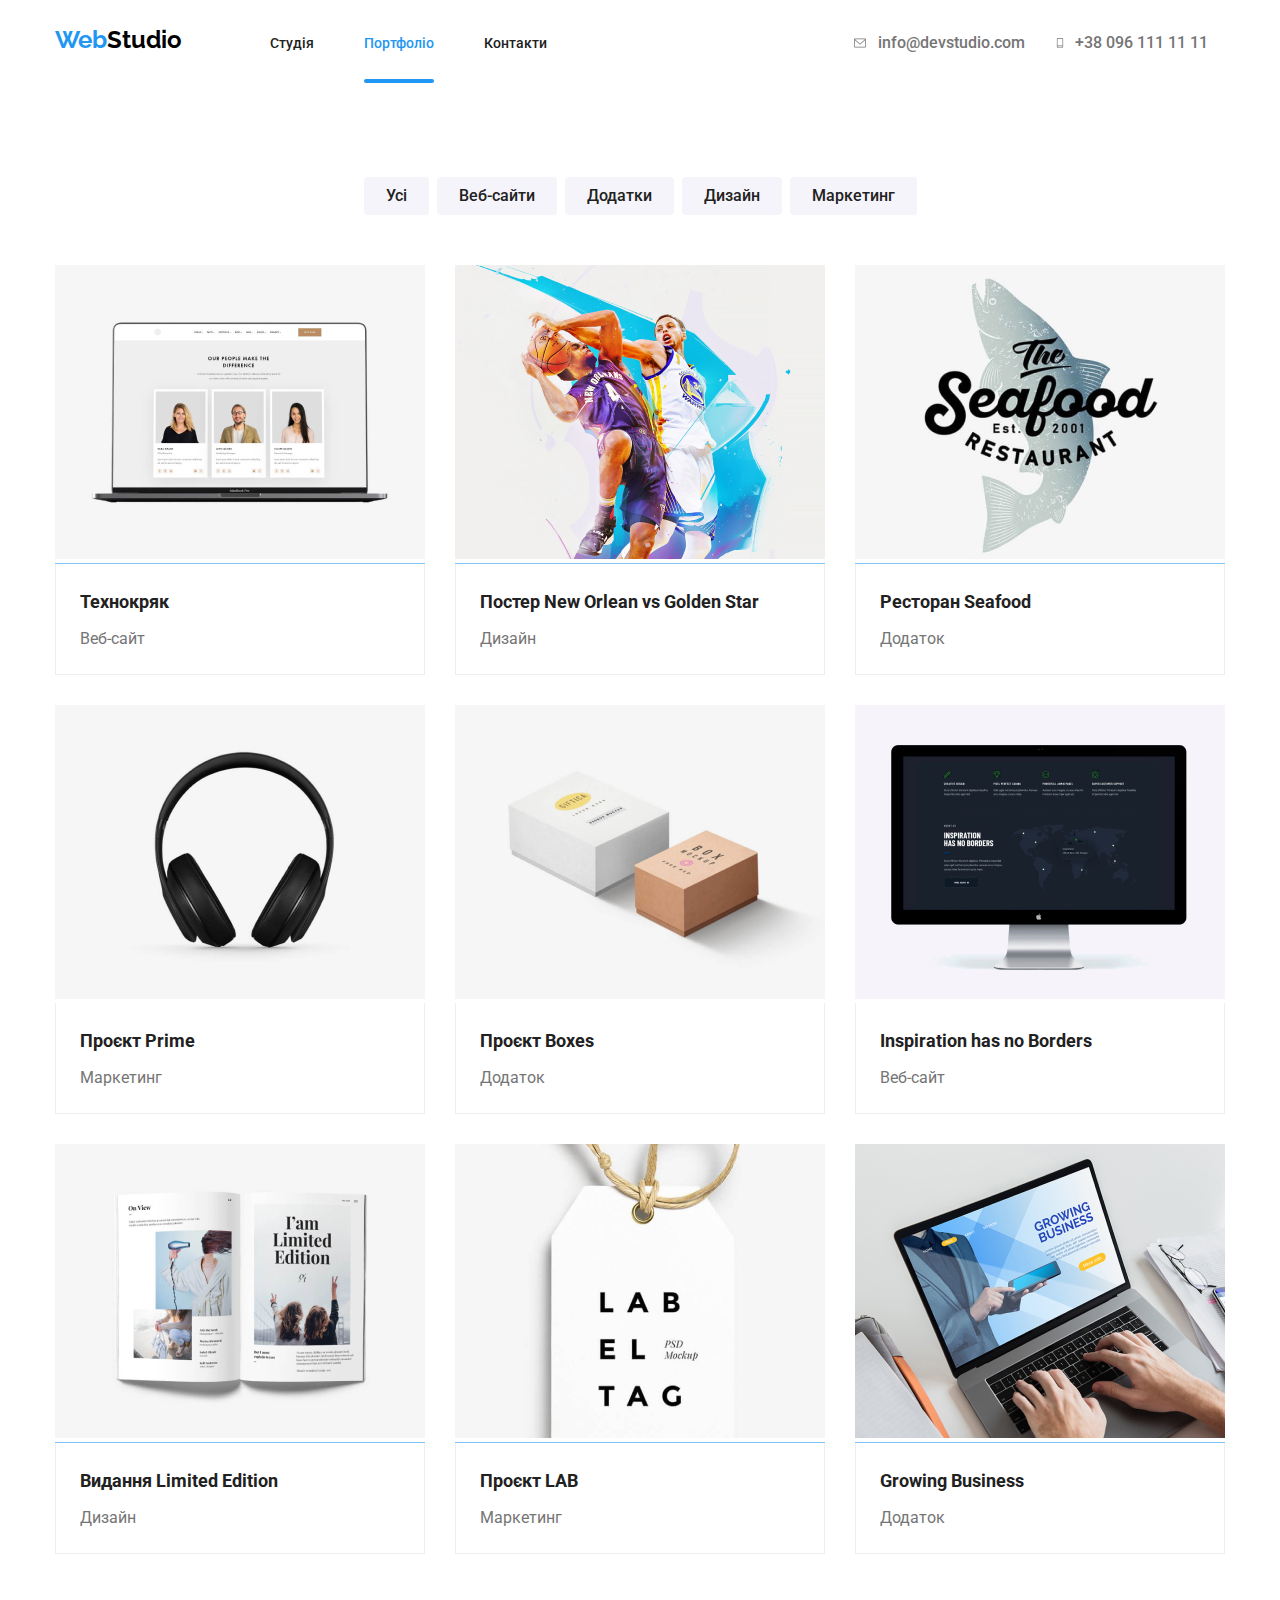
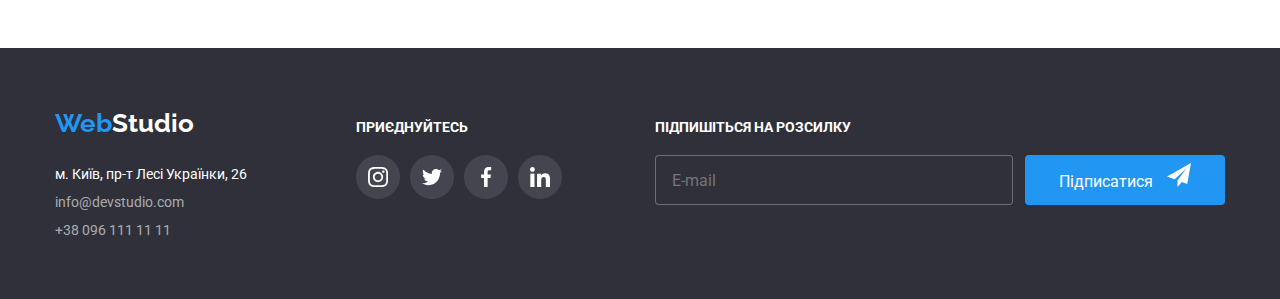
==== commit 05ecbf5a: "03.01 end" ====
--- a/portfolio.html
+++ b/portfolio.html
@@ -19,10 +19,10 @@
                 <nav>
                     <ul class="nav list">
                         <li class="nav__item">
-                            <a href="" class="nav__link nav__link--current">Студія</a>
+                            <a href="./index.html" class="nav__link ">Студія</a>
                         </li>
                         <li class="nav__item">
-                            <a href="./portfolio.html" class="nav__link">Портфоліо</a>
+                            <a href="" class="nav__link nav__link--current">Портфоліо</a>
                         </li>
                         <li class="nav__item">
                             <a href="" class="nav__link">Контакти</a>
@@ -96,7 +96,13 @@
                     <li class="portfolio__card">
                         <a href="" class="portfolio__link">
                             <div class="overlay">
-                                <img src="./images/portfolio-ws1.jpg" alt="Технокряк" width="370" height="294">
+                                <picture>
+                                    <source srcset="./images/tehno480.jpg 1x, ./images/tehno480@2x.jpg 2x," media="(max-width:767px)">
+                                    <source srcset="./images/tehno768.jpg 1x, ./images/tehno768@2x.jpg 2x," media="(max-width:1199px)">
+                                    <source srcset="./images/tehno1200.jpg 1x, ./images/tehno1200@2x.jpg 2x," media="(min-width:1200px)">
+                                    <img src="./images/tehno768.jpg" alt="Технокряк">
+                                </picture>
+                                
                                 <p class="overlay__description">Ресурс пропонує комплексні пропозиції з різним рівнем функціоналу та сервісів. Все це дозволить відвідувачу отримати вичерпні відомості про компанію чи приватну особу.</p>
                             </div>
                             
@@ -111,7 +117,13 @@
                     <li class="portfolio__card">
                         <a href="" class="portfolio__link">
                             <div class="overlay">
-                                <img src="./images/portfolio-des1.jpg" alt="Постер New Orlean vs Golden Star" width="370" height="294">
+                                <picture>
+                                    <source srcset="./images/poster480.jpg 1x, ./images/poster480@2x.jpg 2x," media="(max-width:767px)">
+                                    <source srcset="./images/poster768.jpg 1x, ./images/poster768@2x.jpg 2x," media="(max-width:1199px)">
+                                    <source srcset="./images/poster1200.jpg 1x, ./images/poster1200@2x.jpg 2x," media="(min-width:1200px)">
+                                    <img src="./images/poster768.jpg" alt="Постер New Orlean vs Golden Star">
+                                </picture>
+                                
                                 <p class="overlay__description">Ресурс пропонує комплексні пропозиції з різним рівнем функціоналу та сервісів. Все це дозволить відвідувачу отримати вичерпні відомості про компанію чи приватну особу.</p>
                             </div>
                             <div class="card-border">
@@ -124,7 +136,13 @@
                     <li class="portfolio__card">
                         <a href="" class="portfolio__link">
                             <div class="overlay">
-                                <img src="./images/portfolio-dod1.jpg" alt="Ресторан Seafood" width="370" height="294">
+                                <picture>
+                                    <source srcset="./images/restaurant480.jpg 1x, ./images/restaurant480@2x.jpg 2x," media="(max-width:767px)">
+                                    <source srcset="./images/restaurant768.jpg 1x, ./images/restaurant768@2x.jpg 2x," media="(max-width:1199px)">
+                                    <source srcset="./images/restaurant1200.jpg 1x, ./images/restaurant1200@2x.jpg 2x," media="(min-width:1200px)">
+                                    <img src="./images/restaurant768.jpg" alt="Ресторан Seafood">
+                                </picture>
+                                
                                 <p class="overlay__description">Ресурс пропонує комплексні пропозиції з різним рівнем функціоналу та сервісів. Все це дозволить відвідувачу отримати вичерпні відомості про компанію чи приватну особу.</p>
                             </div>
                             <div class="card-border">
@@ -137,7 +155,13 @@
                     <li class="portfolio__card">
                         <a href="" class="portfolio__link">
                             <div class="overlay">
-                                <img src="./images/portfolio-mar1.jpg" alt="Проєкт Prime" width="370" height="294">
+                                <picture>
+                                    <source srcset="./images/prime480.jpg 1x, ./images/prime480@2x.jpg 2x," media="(max-width:767px)">
+                                    <source srcset="./images/prime768.jpg 1x, ./images/prime768@2x.jpg 2x," media="(max-width:1199px)">
+                                    <source srcset="./images/prime1200.jpg 1x, ./images/prime1200@2x.jpg 2x," media="(min-width:1200px)">
+                                    <img src="./images/prime768.jpg" alt="Проєкт Prime">
+                                </picture>
+                                
                                 <p class="overlay__description">Ресурс пропонує комплексні пропозиції з різним рівнем функціоналу та сервісів. Все це дозволить відвідувачу отримати вичерпні відомості про компанію чи приватну особу.</p>
                             </div>
                             <div class="card-border">
@@ -150,7 +174,13 @@
                     <li class="portfolio__card">
                         <a href="" class="portfolio__link">
                             <div class="overlay">
-                                <img src="./images/portfolio-dod2.jpg" alt="Проєкт Boxes" width="370" height="294">
+                                <picture>
+                                    <source srcset="./images/boxes480.jpg 1x, ./images/boxes480@2x.jpg 2x," media="(max-width:767px)">
+                                    <source srcset="./images/boxes768.jpg 1x, ./images/boxes768@2x.jpg 2x," media="(max-width:1199px)">
+                                    <source srcset="./images/boxes1200.jpg 1x, ./images/boxes1200@2x.jpg 2x," media="(min-width:1200px)">
+                                    <img src="./images/boxes768.jpg" alt="Проєкт Boxes">
+                                </picture>
+                                
                                 <p class="overlay__description">Ресурс пропонує комплексні пропозиції з різним рівнем функціоналу та сервісів. Все це дозволить відвідувачу отримати вичерпні відомості про компанію чи приватну особу.</p>
                             </div>
                             <div class="card-border">
@@ -163,7 +193,13 @@
                     <li class="portfolio__card">
                         <a href="" class="portfolio__link">
                             <div class="overlay">
-                                <img src="./images/portfolio-ws2.jpg" alt="Inspiration has no Borders" width="370" height="294">
+                                <picture>
+                                    <source srcset="./images/borders480.jpg 1x, ./images/borders480@2x.jpg 2x," media="(max-width:767px)">
+                                    <source srcset="./images/borders768.jpg 1x, ./images/borders768@2x.jpg 2x," media="(max-width:1199px)">
+                                    <source srcset="./images/borders1200.jpg 1x, ./images/borders1200@2x.jpg 2x," media="(min-width:1200px)">
+                                    <img src="./images/boxes768.jpg" alt="Inspiration has no Borders">
+                                </picture>
+                                
                                 <p class="overlay__description">Ресурс пропонує комплексні пропозиції з різним рівнем функціоналу та сервісів. Все це дозволить відвідувачу отримати вичерпні відомості про компанію чи приватну особу.</p>
                             </div>
                             <div class="card-border">
@@ -176,7 +212,13 @@
                     <li class="portfolio__card">
                         <a href="" class="portfolio__link">
                             <div class="overlay">
-                                <img src="./images/portfolio-des2.jpg" alt="Видання Limited Edition" width="370" height="294">
+                                <picture>
+                                    <source srcset="./images/limited480.jpg 1x, ./images/limited480@2x.jpg 2x," media="(max-width:767px)">
+                                    <source srcset="./images/limited768.jpg 1x, ./images/limited768@2x.jpg 2x," media="(max-width:1199px)">
+                                    <source srcset="./images/limited1200.jpg 1x, ./images/limited1200@2x.jpg 2x," media="(min-width:1200px)">
+                                    <img src="./images/limited768.jpg" alt="Видання Limited Edition">
+                                </picture>
+                                
                                 <p class="overlay__description">Ресурс пропонує комплексні пропозиції з різним рівнем функціоналу та сервісів. Все це дозволить відвідувачу отримати вичерпні відомості про компанію чи приватну особу.</p>
                             </div>
                             <div class="card-border">
@@ -189,7 +231,13 @@
                     <li class="portfolio__card">
                         <a href="" class="portfolio__link">
                             <div class="overlay">
-                                <img src="./images/portfolio-mar2.jpg" alt="Проєкт LAB" width="370" height="294">
+                                <picture>
+                                    <source srcset="./images/lab480.jpg 1x, ./images/lab480@2x.jpg 2x," media="(max-width:767px)">
+                                    <source srcset="./images/lab768.jpg 1x, ./images/lab768@2x.jpg 2x," media="(max-width:1199px)">
+                                    <source srcset="./images/lab1200.jpg 1x, ./images/lab1200@2x.jpg 2x," media="(min-width:1200px)">
+                                    <img src="./images/lab768.jpg" alt="Проєкт LAB">
+                                </picture>
+                                
                                 <p class="overlay__description">Ресурс пропонує комплексні пропозиції з різним рівнем функціоналу та сервісів. Все це дозволить відвідувачу отримати вичерпні відомості про компанію чи приватну особу.</p>
                             </div>
                             <div class="card-border">
@@ -202,7 +250,13 @@
                     <li class="portfolio__card">
                         <a href="" class="portfolio__link">
                             <div class="overlay">
-                                <img src="./images/portfolio-dod2.jpg" alt="Growing Business" width="370" height="294">
+                                <picture>
+                                    <source srcset="./images/business480.jpg 1x, ./images/business480@2x.jpg 2x," media="(max-width:767px)">
+                                    <source srcset="./images/business768.jpg 1x, ./images/business768@2x.jpg 2x," media="(max-width:1199px)">
+                                    <source srcset="./images/business1200.jpg 1x, ./images/business1200@2x.jpg 2x," media="(min-width:1200px)">
+                                    <img src="./images/business768.jpg" alt="Growing Business">
+                                </picture>
+                                
                                 <p class="overlay__description">Ресурс пропонує комплексні пропозиції з різним рівнем функціоналу та сервісів. Все це дозволить відвідувачу отримати вичерпні відомості про компанію чи приватну особу.</p>
                             </div>
                             <div class="card-border">
@@ -282,6 +336,6 @@
             </div>
         </div>
     </footer>
-    
+    <script src="./js/mobile-menu.js"></script>
 </body>
 </html>--- a/css/main.min.css
+++ b/css/main.min.css
@@ -1 +1 @@
-.communication-list__link,.overlay__description,.portfolio__link,.filter__btn,.client__link,.social__link,.form-el__icon,.form-el__content,.close-btn,.modal,.backdrop{transition-duration:250ms;transition-timing-function:cubic-bezier(0.4, 0, 0.2, 1)}body{background-color:#fff;color:#757575;font-family:"Roboto",sans-serif}.container{width:300px;margin-left:auto;margin-right:auto}@media screen and (min-width: 480px){.container{width:450px}}@media screen and (min-width: 768px){.container{width:738px}}@media screen and (min-width: 1200px){.container{width:1200px;padding-left:15px;padding-right:15px}}@media screen and (min-width: 1200px){.aside{display:flex;align-items:center}}@media screen and (max-width: 1199px){.section{padding-top:60px;padding-bottom:60px}}@media screen and (min-width: 1200px){.section{padding-top:94px;padding-bottom:94px}}.list{padding:0;margin:0;list-style:none}.visually-hidden{position:absolute;width:1px;height:1px;margin:-1px;border:0;padding:0;white-space:nowrap;-webkit-clip-path:inset(100%);clip-path:inset(100%);clip:rect(0 0 0 0);overflow:hidden}img{width:100%;max-height:100%}header{position:relative}header .container{display:flex}.logo{margin-top:16px;margin-bottom:16px;color:#000;font-family:"Raleway",sans-serif;font-size:24px;line-height:1.17;font-weight:700;text-decoration:none}@media screen and (min-width: 768px){.logo{margin:26px 88px 26px 0}}.logo__web{color:#2196f3}@media screen and (max-width: 479px){.menu-container{display:none;position:fixed;top:0;left:-50%;max-width:100%;transform:translateX(100%)}.menu-container.is-open{display:flex;position:relative;flex-direction:column;transform:translateX(0);padding:48px 83px 48px 40px;background-color:#fff}.menu-button{display:inline-flex;margin-top:10px;margin-bottom:10px;margin-left:auto;padding:0;border:none;background-color:rgba(0,0,0,0)}.menu-button:hover,.menu-button:focus{fill:#2196f3}.menu-button.is-open .icon-menu{display:block}.menu-button.is-open .icon-cross{display:none;position:absolute}.menu-button .icon-menu{display:none}.nav__item:not(:last-child){margin-bottom:32px}.nav__link{font-size:30px;line-height:1.17;color:#212121;text-decoration:none}.nav__link:focus,.nav__link:hover{color:#2196f3}.contact{display:flex;flex-direction:column-reverse;margin-bottom:64px}.contact__item:last-child{margin-bottom:32px}.contact__tel{margin-bottom:32px;color:#2196f3;font-size:24px;line-height:1.17;font-weight:500;text-decoration:none;transition-property:color}.contact__link{color:#757575;font-size:20px;line-height:1.17;font-weight:500;text-decoration:none;transition-property:color}.contact__link:focus,.contact__link:hover,.contact__tel:focus,.contact__tel:hover{color:#2196f3}.contact__tel-icon,.contact__link-icon{display:none}.nav__link--current{color:#2196f3}.nav-social{display:flex}.nav-social__item{border-right:1px solid rgba(33,33,33,.2);margin-right:5px}.nav-social__item:last-child{border-right:none}.nav-social__item:not(:last-child)::after{content:"";margin-right:5px}.nav-social__link{text-decoration:none;font-size:12px;line-height:1.22;font-weight:500;color:#2196f3}}@media screen and (min-width: 480px)and (max-width: 767px){.menu-container{display:none;position:fixed;top:0;left:-50%;max-width:100%;transform:translateX(100%)}.menu-container.is-open{display:flex;position:relative;flex-direction:column;transform:translateX(0);padding:48px 83px 48px 40px;background-color:#fff}.menu-button{display:inline-flex;margin-top:10px;margin-bottom:10px;margin-left:auto;padding:0;border:none;background-color:rgba(0,0,0,0)}.menu-button:hover,.menu-button:focus{fill:#2196f3}.menu-button.is-open .icon-menu{display:block}.menu-button.is-open .icon-cross{display:none;position:absolute}.menu-button .icon-menu{display:none}.nav__item:not(:last-child){margin-bottom:32px}.nav__link{font-size:40px;line-height:1.17;color:#212121;text-decoration:none}.nav__link:focus,.nav__link:hover{color:#2196f3}.contact{display:flex;flex-direction:column-reverse;margin-bottom:64px}.contact__item:last-child{margin-bottom:32px}.contact__tel{margin-bottom:32px;color:#2196f3;font-size:34px;line-height:1.17;font-weight:500;text-decoration:none;transition-property:color}.contact__link{color:#757575;font-size:24px;line-height:1.17;font-weight:500;text-decoration:none;transition-property:color}.contact__link:focus,.contact__link:hover,.contact__tel:focus,.contact__tel:hover{color:#2196f3}.contact__tel-icon,.contact__link-icon{display:none}.nav__link--current{color:#2196f3}.nav-social{display:flex}.nav-social__item{border-right:1px solid rgba(33,33,33,.2);margin-right:10px}.nav-social__item:last-child{border-right:none}.nav-social__item:not(:last-child)::after{content:"";margin-right:10px}.nav-social__link{text-decoration:none;font-size:18px;line-height:1.22;font-weight:500;color:#2196f3}}@media screen and (min-width: 768px){header .container{align-items:baseline}.menu-button{display:none}.nav-social{display:none}.menu-container{display:flex;align-items:center}.nav__item:not(:last-child){margin-right:50px}.nav__item{position:relative}.nav__link{display:block;padding-top:32px;padding-bottom:32px;color:#212121;text-decoration:none}.nav__link:focus,.nav__link:hover{color:#2196f3}.nav__link--current{color:#2196f3}.nav__link--current::after{content:"";position:absolute;bottom:0;display:block;width:100%;height:4px;border-radius:2px;background-color:#2196f3}}.nav{font-size:14px;line-height:1.17;font-weight:500}@media screen and (max-width: 479px){.nav{margin-bottom:206px}}@media screen and (min-width: 480px)and (max-width: 767px){.nav{margin-bottom:306px}}@media screen and (min-width: 768px){.nav{display:flex}}@media screen and (min-width: 768px)and (max-width: 1199px){.nav{margin-right:101px}}@media screen and (min-width: 768px){.contact{display:flex}}@media screen and (min-width: 768px)and (max-width: 1199px){.contact{flex-direction:column;margin-right:0}}@media screen and (min-width: 1200px){.contact{margin-left:305px}}@media screen and (min-width: 768px)and (max-width: 1199px){.contact__item:not(:last-child){margin-bottom:10px}}@media screen and (min-width: 1200px){.contact__item:not(:last-child){margin-right:30px}}@media screen and (min-width: 768px){.contact__link,.contact__tel{display:flex;align-items:center;color:#757575;font-weight:500;text-decoration:none}.contact__link:focus,.contact__link:hover,.contact__tel:focus,.contact__tel:hover{color:#2196f3}}@media screen and (min-width: 768px)and (max-width: 1199px){.contact__link,.contact__tel{font-size:12px;line-height:1.17}}@media screen and (min-width: 768px){.contact__tel-icon{fill:currentColor;margin-right:8px}}@media screen and (min-width: 1200px){.contact__tel-icon{margin-right:10px}}@media screen and (min-width: 768px){.contact__link-icon{fill:currentColor;margin-right:8px}}@media screen and (min-width: 1200px){.contact__link-icon{margin-right:10px}}.main{margin-left:auto;margin-right:auto;padding-top:118px;padding-bottom:118px;background-color:#c4c4c4}@media screen and (max-width: 479px){.main{max-width:300px;height:250px;padding-top:60px;padding-bottom:60px;background-image:linear-gradient(to right, rgba(47, 48, 58, 0.4), rgba(47, 48, 58, 0.4)),url(../images/Header480.jpg);background-size:cover}}@media screen and (max-width: 479px)and (min-device-pixel-ratio: 2),screen and (max-width: 479px)and (-webkit-min-device-pixel-ratio: 2),screen and (max-width: 479px)and (min-resolution: 192dpi),screen and (max-width: 479px)and (min-resolution: 2dppx){.main .box{background-image:url("Header480@2x.jpg")}}@media screen and (min-width: 480px)and (max-width: 767px){.main{max-width:480px;height:400px;background-image:linear-gradient(to right, rgba(47, 48, 58, 0.4), rgba(47, 48, 58, 0.4)),url(../images/Header480.jpg);background-size:cover}}@media screen and (min-width: 480px)and (max-width: 767px)and (min-device-pixel-ratio: 2),screen and (min-width: 480px)and (max-width: 767px)and (-webkit-min-device-pixel-ratio: 2),screen and (min-width: 480px)and (max-width: 767px)and (min-resolution: 192dpi),screen and (min-width: 480px)and (max-width: 767px)and (min-resolution: 2dppx){.main .box{background-image:url("Header480@2x.jpg")}}@media screen and (min-width: 768px){.main{height:400px;background-image:linear-gradient(to right, rgba(47, 48, 58, 0.4), rgba(47, 48, 58, 0.4)),url(../images/Header768.jpg);background-size:cover}}@media screen and (min-width: 768px)and (min-device-pixel-ratio: 2),screen and (min-width: 768px)and (-webkit-min-device-pixel-ratio: 2),screen and (min-width: 768px)and (min-resolution: 192dpi),screen and (min-width: 768px)and (min-resolution: 2dppx){.main .box{background-image:url("Header768@2x.jpg")}}@media screen and (min-width: 1200px){.main{max-width:1600px;height:600px;padding-top:200px;padding-bottom:200px;background-image:linear-gradient(to right, rgba(47, 48, 58, 0.4), rgba(47, 48, 58, 0.4)),url(../images/Header1200.jpg);background-size:cover}}@media screen and (min-width: 1200px)and (min-device-pixel-ratio: 2),screen and (min-width: 1200px)and (-webkit-min-device-pixel-ratio: 2),screen and (min-width: 1200px)and (min-resolution: 192dpi),screen and (min-width: 1200px)and (min-resolution: 2dppx){.main .box{background-image:url("Header1200@2x.jpg")}}.main{background-color:#2f303a}.main .container{display:block}.main__banner{margin-top:0;margin-bottom:0;margin-left:auto;margin-right:auto;text-align:center;color:#fff}@media screen and (max-width: 479px){.main__banner{width:260px;font-size:16px;line-height:1.61;font-weight:900}}@media screen and (min-width: 480px)and (max-width: 1199px){.main__banner{width:360px;font-size:26px;line-height:1.61;font-weight:900}}@media screen and (min-width: 1200px){.main__banner{width:696px;font-size:44px;line-height:1.36;font-weight:900}}.main__btn{display:block;margin-top:30px;margin-left:auto;margin-right:auto;padding:10px 24px;border-radius:4px;border:none;background-color:#2196f3;color:#fff;font-size:16px;line-height:1.87;font-weight:700;cursor:pointer}@media screen and (max-width: 479px){.main__btn{font-size:10px}}.backdrop{position:fixed;top:0;left:0;transition-property:opacity,visibility;width:100%;height:100%;background-color:rgba(0,0,0,.2)}.is-hidden{opacity:0;pointer-events:none;visibility:hidden}.modal{position:absolute;top:50%;left:50%;border-radius:4px;padding:40px;background-color:#fff;box-shadow:0px 2px 1px 0px rgba(0,0,0,.2);transition-property:transform;transform:translate(-50%, -50%) scale(1)}@media screen and (max-width: 479px){.modal{width:300px;height:459px;padding:40px 20px 30px 20px}}@media screen and (min-width: 480px)and (max-width: 1199px){.modal{width:450px;height:609px}}.backdrop.is-hidden .modal{transform:scale(0.2)}.close-btn{position:absolute;top:8px;right:8px;display:flex;padding:6px;border:1px solid rgba(0,0,0,.1);border-radius:50%;background-color:#fff;transition-property:fill;cursor:pointer}.close-btn:hover,.close-btn:focus{fill:#2196f3}@media screen and (max-width: 479px){.close-btn{padding:4px}}.modal__title{display:flex;text-align:center;margin-top:0;margin-bottom:12px;font-size:20px;line-height:1.17;color:#212121;font-family:Roboto;letter-spacing:.03em}@media screen and (max-width: 479px){.modal__title{font-size:12px}}.form-el{position:relative}.form-el label{display:block;margin-bottom:4px;font-size:12px;line-height:1.17}@media screen and (max-width: 479px){.form-el label{font-size:10px}}.form-el:not(:first-child){margin-top:10px}.form-el__content{height:40px;border:1px solid rgba(33,33,33,.2);border-radius:4px;margin:0;padding-top:12px;padding-bottom:12px;padding-left:42px;outline:none;cursor:pointer;transition-property:border-color}.form-el__content:focus{border-color:#2196f3}.form-el__content:focus+.form-el_icon{border-color:#2196f3}@media screen and (max-width: 479px){.form-el__content{width:255px;height:30px}}@media screen and (min-width: 480px)and (max-width: 1199px){.form-el__content{width:370px}}@media screen and (min-width: 1200px){.form-el__content{width:448px}}.form-el__icon{position:absolute;top:50%;left:12px;transition-property:fill}@media screen and (min-width: 480px){.form-el--size{height:138px}}.form-el__area{height:120px;resize:none;border:1px solid rgba(33,33,33,.2);border-radius:4px;outline:none;margin:0;padding:12px 16px}.form-el__area::-moz-placeholder{font-size:12px;line-height:1.17}.form-el__area::placeholder{font-size:12px;line-height:1.17}@media screen and (max-width: 479px){.form-el__area::-moz-placeholder{font-size:10px}.form-el__area::placeholder{font-size:10px}}.form-el__area:focus{border-color:#2196f3}@media screen and (max-width: 479px){.form-el__area{width:255px;height:80px}}@media screen and (min-width: 480px)and (max-width: 1199px){.form-el__area{width:370px}}@media screen and (min-width: 1200px){.form-el__area{width:448px}}.form-box{margin:20px 12px 0 13px}@media screen and (max-width: 479px){.form-box{margin:10px 8px 0 8px}}.label{display:flex;align-items:center;line-height:1.17;font-weight:400}@media screen and (max-width: 479px){.label{font-size:10px}}@media screen and (min-width: 480px)and (max-width: 1199px){.label{font-size:12px}}@media screen and (min-width: 1200px){.label{font-size:14px;line-height:1.71}}.label__checkbox{-webkit-appearance:none;-moz-appearance:none;appearance:none;position:absolute}.label__checkbox:focus+.label__check-icon{border:2px solid #2196f3}.label__check-icon{display:inline-block;width:16px;height:15px;margin-right:4px;border:2px solid #212121;border-radius:2px}.label__check-icon:focus{border:2px solid #2196f3}.label__checkbox:checked+.label__check-icon{border-color:rgba(0,0,0,0);background-color:#2196f3;background-image:url("../images/SVG/icon check.svg");background-size:contain;background-origin:border-box}.label__check-link{margin-left:4px;color:#2196f3}@media screen and (max-width: 479px){.label__check-link{font-size:10px}}.send-btn{display:block;width:200px;height:50px;border-color:rgba(0,0,0,0);border-radius:4px;margin-top:30px;margin-left:auto;margin-right:auto;padding:0;background-color:#2196f3;color:#fff;cursor:pointer;font-size:16px;font-weight:700;line-height:1.86;box-shadow:0px 4px 4px 0px rgba(0,0,0,.15)}@media screen and (max-width: 479px){.send-btn{width:150px;height:35px;margin-top:15px;font-size:12px}}@media screen and (min-width: 768px){.feature{display:flex;flex-wrap:wrap}}@media screen and (min-width: 1200px){.feature{display:flex}}@media screen and (max-width: 479px){.feature__item--size{width:300px}}@media screen and (min-width: 480px){.feature__item--size{width:450px}}@media screen and (min-width: 768px){.feature__item--size{width:354px}}@media screen and (min-width: 1200px){.feature__item--size{width:270px}}@media screen and (max-width: 1199px){.feature__item:not(:last-child){margin-bottom:30px}}@media screen and (min-width: 768px)and (max-width: 1199px){.feature__item:nth-child(2n+1){margin-right:30px}.feature__item:nth-last-child(2){margin-bottom:0}}@media screen and (min-width: 1200px){.feature__item:not(:last-child){margin-right:30px}}.feature__icon-bg{display:flex;height:120px;margin-bottom:30px;justify-content:center;align-items:center;border-radius:4px;background-color:#f5f4fa}.feature__subtitle{margin-top:30px;margin-bottom:0;color:#212121;font-size:14px;line-height:1.17}@media screen and (max-width: 767px){.feature__subtitle{text-align:center}}.feature p{margin-top:10px;margin-bottom:0;font-size:14px;line-height:1.71}@media screen and (max-width: 1199px){.works{display:none}}@media screen and (min-width: 1200px){.works{padding-top:0}}@media screen and (min-width: 1200px){.works__title{margin-top:0;margin-bottom:50px;margin-left:auto;margin-right:auto;text-align:center;color:#212121;font-size:36px;line-height:1.17}.works-card{display:flex}.works-card__item{position:relative}.works-card__item:not(:last-child){margin-right:30px}.works-card__description{position:absolute;bottom:0;display:flex;width:370px;height:70px;margin:0;justify-content:center;align-items:center;font-weight:700;font-size:14px;line-height:1.17;color:#fff;background-color:rgba(47,48,58,.8)}}@media screen and (min-width: 1200px){.team .container{flex-wrap:wrap}}.team{background-color:#f5f4fa}.team__title{margin-top:0;margin-bottom:30px;text-align:center;color:#212121;font-size:28px;line-height:1.17}@media screen and (min-width: 768px){.team-card{display:flex;flex-wrap:wrap}}@media screen and (min-width: 1200px){.team-card{display:flex}}.team-card__item{border-radius:0 0 4px 4px;background-color:#fff;box-shadow:0px 2px 1px 0px rgba(0,0,0,.14)}@media screen and (max-width: 479px){.team-card__item{width:300px}.team-card__item:not(:last-child){margin-bottom:20px}}@media screen and (min-width: 480px)and (max-width: 1199px){.team-card__item{width:450px}.team-card__item:not(:last-child){margin-bottom:30px}}@media screen and (min-width: 768px)and (max-width: 1199px){.team-card__item{width:354px}.team-card__item:nth-child(2n+1){margin-right:30px}.team-card__item:nth-last-child(2){margin-bottom:0}}@media screen and (min-width: 1200px){.team-card__item{width:270px}.team-card__item:not(:last-child){margin-bottom:0;margin-right:30px}}.person-descriptions{padding-top:30px;padding-bottom:30px}.person-descriptions__subtitle{margin-top:0;margin-bottom:10px;text-align:center;color:#212121;font-size:16px;line-height:1.17;font-weight:500}.team-card p{margin:0 0 16px 0;text-align:center}.social{display:flex;padding:0;justify-content:center;list-style:none}.social__link{display:flex;width:44px;height:44px;justify-content:center;align-items:center;border-radius:50%;fill:#afb1b8;transition-property:border-radius,background-color,fill}.social__link:hover,.social__link:focus{border-radius:50%;background-color:#2196f3;fill:#fff}.social__item:not(:last-child){margin-right:10px}.client{display:flex;flex-wrap:wrap}.section__title{margin-top:0;margin-bottom:50px;margin-left:auto;margin-right:auto;text-align:center;color:#212121;font-size:36px;line-height:1.17}@media screen and (max-width: 767px){.section__title{font-size:28px}}@media screen and (max-width: 479px){.client__item{width:calc((100% - 20px)/2);margin-right:20px;margin-bottom:20px}.client__item:nth-child(2n){margin-right:0}.client__item:nth-last-child(-n+2){margin-bottom:0}}@media screen and (min-width: 480px)and (max-width: 767px){.client__item{width:calc((100% - 30px)/2);margin-right:30px;margin-bottom:30px}.client__item:nth-child(2n){margin-right:0}.client__item:nth-last-child(-n+2){margin-bottom:0}}@media screen and (min-width: 768px)and (max-width: 1199px){.client__item{width:calc((100% - 60px)/3);margin-right:30px;margin-bottom:30px}.client__item:nth-child(3n){margin-right:0}.client__item:nth-last-child(-n+3){margin-bottom:0}}@media screen and (min-width: 1200px){.client__item:not(:last-child){margin-right:30px}}.client__link{display:flex;justify-content:center;align-items:center;border:1px solid #afb1b8;border-radius:4px;height:92px;fill:#afb1b8;transition-property:fill,border}.client__link:hover,.client__link:focus{fill:#2196f3;border:1px solid #2196f3}@media screen and (min-width: 480px)and (max-width: 767px){.client__link{width:210px}}@media screen and (min-width: 768px){.client__link{width:226px}}@media screen and (min-width: 1200px){.client__link{width:170px}}.filter{display:flex;justify-content:center}@media screen and (max-width: 767px){.filter{flex-wrap:wrap;justify-content:start;width:400px}}.filter__btn{padding:6px 22px;border:none;border-radius:4px;color:#212121;background:#f5f4fa;font-size:16px;line-height:1.63;font-weight:500;cursor:pointer;transition-property:color,background,box-shadow}.filter__btn:focus,.filter__btn:hover{color:#fff;background:#2196f3;box-shadow:0px 2px 2px 0px rgba(0,0,0,.12)}.filter__item:not(:last-child){margin-right:8px}@media screen and (max-width: 767px){.filter__item:not(:last-child){margin-bottom:15px}}@media screen and (max-width: 767px){.filter__item:nth-last-child(2){margin-bottom:0}}.portfolio{display:flex;flex-wrap:wrap;margin-top:50px;list-style:none}.portfolio__card{width:calc((100% - 60px)/3);margin-right:30px;margin-bottom:30px}.portfolio__card:nth-child(3n){margin-right:0}.portfolio__card:nth-last-child(-n+3){margin-bottom:0}.overlay{position:relative;overflow:hidden}.portfolio__link{display:flex;flex-direction:column;text-decoration:none;transition-property:box-shadow}.portfolio__link:hover .overlay__description,.portfolio__link:hover,.portfolio__link:focus{box-shadow:1px 4px 6px 0px rgba(0,0,0,.16);transform:translateY(0)}.overlay__description{position:absolute;top:0;left:0;width:100%;height:100%;margin:0;padding:63px 24px;background-color:rgba(33,150,243,.9);color:#fff;transform:translateY(100%);font-weight:400;font-size:18px;line-height:1.55;transition-property:transform}.card-border{padding:20px 24px 20px 24px;border-style:solid;border-width:0 1px 1px 1px;border-color:#eee}.card-border__title{margin:0;color:#212121;font-size:18px;line-height:2}.card-border__description{margin:4px 0 0 0;color:#757575;font-size:16px;line-height:1.88}footer{padding-top:60px;padding-bottom:60px;background-color:#2f303a;background-size:cover}@media screen and (max-width: 1199px){footer{text-align:center}}.wrap{display:flex;align-items:baseline}@media screen and (max-width: 767px){.wrap{display:block}}@media screen and (min-width: 768px)and (max-width: 1199px){.wrap{padding-left:76px;padding-right:89px}}@media screen and (min-width: 1200px){.wrap{margin-right:93px}}@media screen and (min-width: 1200px){.footer{display:flex;align-items:baseline}}@media screen and (max-width: 767px){.info{display:flex;flex-direction:column}}@media screen and (min-width: 1200px){.info{width:231px;margin-right:70px}}.info__logo{color:#fff;font-family:"Raleway",sans-serif;font-size:26px;line-height:1.17;font-weight:700;text-decoration:none}@media screen and (max-width: 1199px){.info__logo{display:block;margin-bottom:28px}}@media screen and (min-width: 1200px){.info__logo{margin-right:auto}}.info__web{color:#2196f3}.info__address{color:#fff;font-size:14px;font-style:normal}@media screen and (max-width: 1199px){.info__address{margin-bottom:60px}}@media screen and (min-width: 1200px){.info__address{margin-top:28px;margin-right:auto}}.footer-list{margin-top:12px}.footer-list__item:not(:first-child){margin-top:12px}.footer-list__link,.footer-list__tel{color:rgba(255,255,255,.6);font-weight:400;text-decoration:none}@media screen and (max-width: 767px){.communication{margin-bottom:60px}}@media screen and (min-width: 768px)and (max-width: 1199px){.communication{margin-left:165px}}.communication__title{color:#fff;font-size:14px;font-weight:700;line-height:1.17}@media screen and (max-width: 1199px){.communication__title{margin-top:0;margin-bottom:20px}}@media screen and (min-width: 1200px){.communication__title{margin:0 90px 20px 0}}.communication-list{display:flex}@media screen and (max-width: 767px){.communication-list{justify-content:center}}.communication-list__item:not(:last-child){margin-right:10px}.communication-list__link{display:flex;width:44px;height:44px;justify-content:center;align-items:center;border-radius:50%;background-color:rgba(255,255,255,.1);fill:#fff;transition-property:background-color}.communication-list__link:hover,.communication-list__link:focus{background-color:#2196f3}.sub{margin-right:0}@media screen and (min-width: 1200px){.sub{width:570px;height:86px}}.sub__title{margin:0 auto 20px auto;color:#fff;font-size:14px;font-weight:700;line-height:1.17}@media screen and (max-width: 1199px){.sub__title{margin:0 auto 20px auto}}@media screen and (min-width: 1200px){.sub__title{margin:0}}@media screen and (min-width: 768px){.form{display:flex}}@media screen and (min-width: 768px)and (max-width: 1199px){.form{flex-direction:column;align-items:center}}@media screen and (min-width: 1200px){.form{margin-top:20px}}.form__text{height:50px;border:1px solid rgba(255,255,255,.3);border-radius:4px;margin-right:12px;padding-top:15px;padding-bottom:15px;padding-left:16px;background-color:#2f303a;color:rgba(255,255,255,.6)}.form__text:focus{border-color:#2196f3}@media screen and (max-width: 479px){.form__text{width:250px;margin-bottom:20px}}@media screen and (min-width: 480px)and (max-width: 1199px){.form__text{width:450px;margin-bottom:20px}}@media screen and (min-width: 1200px){.form__text{width:358px}}.form__btn{width:200px;height:50px;border-radius:4px;padding-left:28px;padding-right:28px;background-color:#2196f3;border-color:rgba(0,0,0,0);cursor:pointer;font-size:16px;line-height:1.88;color:#fff}@media screen and (max-width: 479px){.form__btn{display:flex;width:150px;margin-left:auto;margin-right:auto;padding-left:18px;padding-right:18px;align-items:center;font-size:12px}}.form__el{margin-left:10px;fill:#fff}/*# sourceMappingURL=main.min.css.map */+.communication-list__link,.overlay__description,.portfolio__link,.filter__btn,.client__link,.social__link,.form-el__icon,.form-el__content,.close-btn,.modal,.backdrop{transition-duration:250ms;transition-timing-function:cubic-bezier(0.4, 0, 0.2, 1)}body{background-color:#fff;color:#757575;font-family:"Roboto",sans-serif}.container{margin-left:auto;margin-right:auto}@media screen and (max-width: 479px){.container{width:300px}}@media screen and (min-width: 480px){.container{width:450px}}@media screen and (min-width: 768px){.container{width:738px}}@media screen and (min-width: 1200px){.container{width:1200px;padding-left:15px;padding-right:15px}}@media screen and (min-width: 1200px){.aside{display:flex;align-items:center}}@media screen and (max-width: 1199px){.section{padding-top:60px;padding-bottom:60px}}@media screen and (min-width: 1200px){.section{padding-top:94px;padding-bottom:94px}}.list{padding:0;margin:0;list-style:none}.visually-hidden{position:absolute;width:1px;height:1px;margin:-1px;border:0;padding:0;white-space:nowrap;-webkit-clip-path:inset(100%);clip-path:inset(100%);clip:rect(0 0 0 0);overflow:hidden}img{width:100%;max-height:100%}header{position:relative}header .container{display:flex}.logo{margin-top:16px;margin-bottom:16px;color:#000;font-family:"Raleway",sans-serif;font-size:24px;line-height:1.17;font-weight:700;text-decoration:none}@media screen and (min-width: 768px){.logo{margin:26px 88px 26px 0}}.logo__web{color:#2196f3}@media screen and (max-width: 479px){.menu-container{display:none;transform:translateX(100%)}.menu-container.is-open{display:flex;position:fixed;left:0;flex-direction:column;width:100%;transform:translateX(0);padding:48px 83px 48px 40px;background-color:#fff}.menu-button{display:inline-flex;margin-top:10px;margin-bottom:10px;margin-left:auto;padding:0;border:none;background-color:rgba(0,0,0,0);position:relative}.menu-button:hover,.menu-button:focus{fill:#2196f3}.menu-button.is-open .icon-menu{display:block}.menu-button.is-open .icon-cross{display:none}.menu-button .icon-cross{display:block}.menu-button .icon-menu{display:none}.nav__item:not(:last-child){margin-bottom:32px}.nav__link{font-size:30px;line-height:1.17;color:#212121;text-decoration:none}.nav__link:focus,.nav__link:hover{color:#2196f3}.contact{display:flex;flex-direction:column-reverse;margin-bottom:64px}.contact__item:last-child{margin-bottom:32px}.contact__tel{margin-bottom:32px;color:#2196f3;font-size:24px;line-height:1.17;font-weight:500;text-decoration:none;transition-property:color}.contact__link{color:#757575;font-size:20px;line-height:1.17;font-weight:500;text-decoration:none;transition-property:color}.contact__link:focus,.contact__link:hover,.contact__tel:focus,.contact__tel:hover{color:#2196f3}.contact__tel-icon,.contact__link-icon{display:none}.nav__link--current{color:#2196f3}.nav-social{display:flex}.nav-social__item{border-right:1px solid rgba(33,33,33,.2);margin-right:5px}.nav-social__item:last-child{border-right:none}.nav-social__item:not(:last-child)::after{content:"";margin-right:5px}.nav-social__link{text-decoration:none;font-size:12px;line-height:1.22;font-weight:500;color:#2196f3}}@media screen and (min-width: 480px)and (max-width: 767px){.menu-container{display:none;transform:translateX(100%)}.menu-container.is-open{display:flex;position:fixed;left:0;flex-direction:column;width:100%;transform:translateX(0);padding:48px 83px 48px 40px;background-color:#fff}.menu-button{display:inline-flex;margin-top:10px;margin-bottom:10px;margin-left:auto;padding:0;border:none;background-color:rgba(0,0,0,0);position:relative}.menu-button:hover,.menu-button:focus{fill:#2196f3}.menu-button.is-open .icon-menu{display:block}.menu-button.is-open .icon-cross{display:none}.menu-button .icon-cross{display:block}.menu-button .icon-menu{display:none}.nav__item:not(:last-child){margin-bottom:32px}.nav__link{font-size:40px;line-height:1.17;color:#212121;text-decoration:none}.nav__link:focus,.nav__link:hover{color:#2196f3}.contact{display:flex;flex-direction:column-reverse;margin-bottom:64px}.contact__item:last-child{margin-bottom:32px}.contact__tel{margin-bottom:32px;color:#2196f3;font-size:34px;line-height:1.17;font-weight:500;text-decoration:none;transition-property:color}.contact__link{color:#757575;font-size:24px;line-height:1.17;font-weight:500;text-decoration:none;transition-property:color}.contact__link:focus,.contact__link:hover,.contact__tel:focus,.contact__tel:hover{color:#2196f3}.contact__tel-icon,.contact__link-icon{display:none}.nav__link--current{color:#2196f3}.nav-social{display:flex}.nav-social__item{border-right:1px solid rgba(33,33,33,.2);margin-right:10px}.nav-social__item:last-child{border-right:none}.nav-social__item:not(:last-child)::after{content:"";margin-right:10px}.nav-social__link{text-decoration:none;font-size:18px;line-height:1.22;font-weight:500;color:#2196f3}}@media screen and (min-width: 768px){header .container{align-items:baseline}.menu-button{display:none}.nav-social{display:none}.menu-container{display:flex;align-items:center}.nav__item:not(:last-child){margin-right:50px}.nav__item{position:relative}.nav__link{display:block;padding-top:32px;padding-bottom:32px;color:#212121;text-decoration:none}.nav__link:focus,.nav__link:hover{color:#2196f3}.nav__link--current{color:#2196f3}.nav__link--current::after{content:"";position:absolute;bottom:0;display:block;width:100%;height:4px;border-radius:2px;background-color:#2196f3}}.nav{font-size:14px;line-height:1.17;font-weight:500}@media screen and (max-width: 479px){.nav{margin-bottom:206px}}@media screen and (min-width: 480px)and (max-width: 767px){.nav{margin-bottom:306px}}@media screen and (min-width: 768px){.nav{display:flex}}@media screen and (min-width: 768px)and (max-width: 1199px){.nav{margin-right:101px}}@media screen and (min-width: 768px){.contact{display:flex}}@media screen and (min-width: 768px)and (max-width: 1199px){.contact{flex-direction:column;margin-right:0}}@media screen and (min-width: 1200px){.contact{margin-left:305px}}@media screen and (min-width: 768px)and (max-width: 1199px){.contact__item:not(:last-child){margin-bottom:10px}}@media screen and (min-width: 1200px){.contact__item:not(:last-child){margin-right:30px}}@media screen and (min-width: 768px){.contact__link,.contact__tel{display:flex;align-items:center;color:#757575;font-weight:500;text-decoration:none}.contact__link:focus,.contact__link:hover,.contact__tel:focus,.contact__tel:hover{color:#2196f3}}@media screen and (min-width: 768px)and (max-width: 1199px){.contact__link,.contact__tel{font-size:12px;line-height:1.17}}@media screen and (min-width: 768px){.contact__tel-icon{fill:currentColor;margin-right:8px}}@media screen and (min-width: 1200px){.contact__tel-icon{margin-right:10px}}@media screen and (min-width: 768px){.contact__link-icon{fill:currentColor;margin-right:8px}}@media screen and (min-width: 1200px){.contact__link-icon{margin-right:10px}}.main{margin-left:auto;margin-right:auto;padding-top:118px;padding-bottom:118px;background-color:#c4c4c4}@media screen and (max-width: 479px){.main{max-width:300px;height:250px;padding-top:60px;padding-bottom:60px;background-image:linear-gradient(to right, rgba(47, 48, 58, 0.4), rgba(47, 48, 58, 0.4)),url(../images/Header480.jpg);background-size:cover}}@media screen and (max-width: 479px)and (min-device-pixel-ratio: 2),screen and (max-width: 479px)and (-webkit-min-device-pixel-ratio: 2),screen and (max-width: 479px)and (min-resolution: 192dpi),screen and (max-width: 479px)and (min-resolution: 2dppx){.main .box{background-image:url("Header480@2x.jpg")}}@media screen and (min-width: 480px)and (max-width: 767px){.main{max-width:480px;height:400px;background-image:linear-gradient(to right, rgba(47, 48, 58, 0.4), rgba(47, 48, 58, 0.4)),url(../images/Header480.jpg);background-size:cover}}@media screen and (min-width: 480px)and (max-width: 767px)and (min-device-pixel-ratio: 2),screen and (min-width: 480px)and (max-width: 767px)and (-webkit-min-device-pixel-ratio: 2),screen and (min-width: 480px)and (max-width: 767px)and (min-resolution: 192dpi),screen and (min-width: 480px)and (max-width: 767px)and (min-resolution: 2dppx){.main .box{background-image:url("Header480@2x.jpg")}}@media screen and (min-width: 768px){.main{height:400px;background-image:linear-gradient(to right, rgba(47, 48, 58, 0.4), rgba(47, 48, 58, 0.4)),url(../images/Header768.jpg);background-size:cover}}@media screen and (min-width: 768px)and (min-device-pixel-ratio: 2),screen and (min-width: 768px)and (-webkit-min-device-pixel-ratio: 2),screen and (min-width: 768px)and (min-resolution: 192dpi),screen and (min-width: 768px)and (min-resolution: 2dppx){.main .box{background-image:url("Header768@2x.jpg")}}@media screen and (min-width: 1200px){.main{max-width:1600px;height:600px;padding-top:200px;padding-bottom:200px;background-image:linear-gradient(to right, rgba(47, 48, 58, 0.4), rgba(47, 48, 58, 0.4)),url(../images/Header1200.jpg);background-size:cover}}@media screen and (min-width: 1200px)and (min-device-pixel-ratio: 2),screen and (min-width: 1200px)and (-webkit-min-device-pixel-ratio: 2),screen and (min-width: 1200px)and (min-resolution: 192dpi),screen and (min-width: 1200px)and (min-resolution: 2dppx){.main .box{background-image:url("Header1200@2x.jpg")}}.main{background-color:#2f303a}.main .container{display:block}.main__banner{margin-top:0;margin-bottom:0;margin-left:auto;margin-right:auto;text-align:center;color:#fff}@media screen and (max-width: 479px){.main__banner{width:260px;font-size:16px;line-height:1.61;font-weight:900}}@media screen and (min-width: 480px)and (max-width: 1199px){.main__banner{width:360px;font-size:26px;line-height:1.61;font-weight:900}}@media screen and (min-width: 1200px){.main__banner{width:696px;font-size:44px;line-height:1.36;font-weight:900}}.main__btn{display:block;margin-top:30px;margin-left:auto;margin-right:auto;padding:10px 24px;border-radius:4px;border:none;background-color:#2196f3;color:#fff;font-size:16px;line-height:1.87;font-weight:700;cursor:pointer}@media screen and (max-width: 479px){.main__btn{font-size:10px}}.backdrop{position:fixed;top:0;left:0;transition-property:opacity,visibility;width:100%;height:100%;background-color:rgba(0,0,0,.2)}.is-hidden{opacity:0;pointer-events:none;visibility:hidden}.modal{position:absolute;top:50%;left:50%;border-radius:4px;padding:40px;background-color:#fff;box-shadow:0px 2px 1px 0px rgba(0,0,0,.2);transition-property:transform;transform:translate(-50%, -50%) scale(1)}@media screen and (max-width: 479px){.modal{width:300px;height:459px;padding:40px 20px 30px 20px}}@media screen and (min-width: 480px)and (max-width: 1199px){.modal{width:450px;height:609px}}.backdrop.is-hidden .modal{transform:scale(0.2)}.close-btn{position:absolute;top:8px;right:8px;display:flex;padding:6px;border:1px solid rgba(0,0,0,.1);border-radius:50%;background-color:#fff;transition-property:fill;cursor:pointer}.close-btn:hover,.close-btn:focus{fill:#2196f3}@media screen and (max-width: 479px){.close-btn{padding:4px}}.modal__title{display:flex;justify-content:center;text-align:center;margin-top:0;margin-bottom:12px;font-size:20px;line-height:1.17;color:#212121;font-family:Roboto;letter-spacing:.03em}@media screen and (max-width: 479px){.modal__title{font-size:12px}}.form-el{position:relative}.form-el label{display:block;margin-bottom:4px;font-size:12px;line-height:1.17}@media screen and (max-width: 479px){.form-el label{font-size:10px}}.form-el:not(:first-child){margin-top:10px}.form-el__content{height:40px;border:1px solid rgba(33,33,33,.2);border-radius:4px;margin:0;padding-top:12px;padding-bottom:12px;padding-left:42px;outline:none;cursor:pointer;transition-property:border-color}.form-el__content:focus{border-color:#2196f3}.form-el__content:focus+.form-el_icon{border-color:#2196f3}@media screen and (max-width: 479px){.form-el__content{width:255px;height:30px}}@media screen and (min-width: 480px)and (max-width: 1199px){.form-el__content{width:370px}}@media screen and (min-width: 1200px){.form-el__content{width:448px}}.form-el__icon{position:absolute;top:50%;left:12px;transition-property:fill}@media screen and (min-width: 480px){.form-el--size{height:138px}}.form-el__area{height:120px;resize:none;border:1px solid rgba(33,33,33,.2);border-radius:4px;outline:none;margin:0;padding:12px 16px}.form-el__area::-moz-placeholder{font-size:12px;line-height:1.17}.form-el__area::placeholder{font-size:12px;line-height:1.17}@media screen and (max-width: 479px){.form-el__area::-moz-placeholder{font-size:10px}.form-el__area::placeholder{font-size:10px}}.form-el__area:focus{border-color:#2196f3}@media screen and (max-width: 479px){.form-el__area{width:255px;height:80px}}@media screen and (min-width: 480px)and (max-width: 1199px){.form-el__area{width:370px}}@media screen and (min-width: 1200px){.form-el__area{width:448px}}.form-box{margin:20px 12px 0 13px}@media screen and (max-width: 479px){.form-box{margin:10px 8px 0 8px}}.label{display:flex;align-items:center;line-height:1.17;font-weight:400}@media screen and (max-width: 479px){.label{font-size:10px}}@media screen and (min-width: 480px)and (max-width: 1199px){.label{font-size:12px}}@media screen and (min-width: 1200px){.label{font-size:14px;line-height:1.71}}.label__checkbox{-webkit-appearance:none;-moz-appearance:none;appearance:none;position:absolute}.label__checkbox:focus+.label__check-icon{border:2px solid #2196f3}.label__check-icon{display:inline-block;width:16px;height:15px;margin-right:4px;border:2px solid #212121;border-radius:2px}.label__check-icon:focus{border:2px solid #2196f3}.label__checkbox:checked+.label__check-icon{border-color:rgba(0,0,0,0);background-color:#2196f3;background-image:url("../images/SVG/icon check.svg");background-size:contain;background-origin:border-box}.label__check-link{margin-left:4px;color:#2196f3}@media screen and (max-width: 479px){.label__check-link{font-size:10px}}.send-btn{display:block;width:200px;height:50px;border-color:rgba(0,0,0,0);border-radius:4px;margin-top:30px;margin-left:auto;margin-right:auto;padding:0;background-color:#2196f3;color:#fff;cursor:pointer;font-size:16px;font-weight:700;line-height:1.86;box-shadow:0px 4px 4px 0px rgba(0,0,0,.15)}@media screen and (max-width: 479px){.send-btn{width:150px;height:35px;margin-top:15px;font-size:12px}}@media screen and (min-width: 768px){.feature{display:flex;flex-wrap:wrap}}@media screen and (min-width: 1200px){.feature{display:flex}}@media screen and (max-width: 479px){.feature__item--size{width:300px}}@media screen and (min-width: 480px){.feature__item--size{width:450px}}@media screen and (min-width: 768px){.feature__item--size{width:354px}}@media screen and (min-width: 1200px){.feature__item--size{width:270px}}@media screen and (max-width: 1199px){.feature__item:not(:last-child){margin-bottom:30px}}@media screen and (min-width: 768px)and (max-width: 1199px){.feature__item:nth-child(2n+1){margin-right:30px}.feature__item:nth-last-child(2){margin-bottom:0}}@media screen and (min-width: 1200px){.feature__item:not(:last-child){margin-right:30px}}.feature__icon-bg{display:flex;height:120px;margin-bottom:30px;justify-content:center;align-items:center;border-radius:4px;background-color:#f5f4fa}.feature__subtitle{margin-top:30px;margin-bottom:0;color:#212121;font-size:14px;line-height:1.17}@media screen and (max-width: 767px){.feature__subtitle{text-align:center}}.feature p{margin-top:10px;margin-bottom:0;font-size:14px;line-height:1.71}@media screen and (max-width: 1199px){.works{display:none}}@media screen and (min-width: 1200px){.works{padding-top:0}}@media screen and (min-width: 1200px){.works__title{margin-top:0;margin-bottom:50px;margin-left:auto;margin-right:auto;text-align:center;color:#212121;font-size:36px;line-height:1.17}.works-card{display:flex}.works-card__item{position:relative}.works-card__item:not(:last-child){margin-right:30px}.works-card__description{position:absolute;bottom:0;display:flex;width:370px;height:70px;margin:0;justify-content:center;align-items:center;font-weight:700;font-size:14px;line-height:1.17;color:#fff;background-color:rgba(47,48,58,.8)}}@media screen and (min-width: 1200px){.team .container{flex-wrap:wrap}}.team{background-color:#f5f4fa}.team__title{margin-top:0;margin-bottom:30px;text-align:center;color:#212121;font-size:28px;line-height:1.17}@media screen and (min-width: 768px){.team-card{display:flex;flex-wrap:wrap}}@media screen and (min-width: 1200px){.team-card{display:flex}}.team-card__item{border-radius:0 0 4px 4px;background-color:#fff;box-shadow:0px 2px 1px 0px rgba(0,0,0,.14)}@media screen and (max-width: 479px){.team-card__item{width:300px}.team-card__item:not(:last-child){margin-bottom:20px}}@media screen and (min-width: 480px)and (max-width: 1199px){.team-card__item{width:450px}.team-card__item:not(:last-child){margin-bottom:30px}}@media screen and (min-width: 768px)and (max-width: 1199px){.team-card__item{width:354px}.team-card__item:nth-child(2n+1){margin-right:30px}.team-card__item:nth-last-child(2){margin-bottom:0}}@media screen and (min-width: 1200px){.team-card__item{width:270px}.team-card__item:not(:last-child){margin-bottom:0;margin-right:30px}}.person-descriptions{padding-top:30px;padding-bottom:30px}.person-descriptions__subtitle{margin-top:0;margin-bottom:10px;text-align:center;color:#212121;font-size:16px;line-height:1.17;font-weight:500}.team-card p{margin:0 0 16px 0;text-align:center}.social{display:flex;padding:0;justify-content:center;list-style:none}.social__link{display:flex;width:44px;height:44px;justify-content:center;align-items:center;border-radius:50%;fill:#afb1b8;transition-property:border-radius,background-color,fill}.social__link:hover,.social__link:focus{border-radius:50%;background-color:#2196f3;fill:#fff}.social__item:not(:last-child){margin-right:10px}.client{display:flex;flex-wrap:wrap}.section__title{margin-top:0;margin-bottom:50px;margin-left:auto;margin-right:auto;text-align:center;color:#212121;font-size:36px;line-height:1.17}@media screen and (max-width: 767px){.section__title{font-size:28px}}@media screen and (max-width: 479px){.client__item{width:calc((100% - 20px)/2);margin-right:20px;margin-bottom:20px}.client__item:nth-child(2n){margin-right:0}.client__item:nth-last-child(-n+2){margin-bottom:0}}@media screen and (min-width: 480px)and (max-width: 767px){.client__item{width:calc((100% - 30px)/2);margin-right:30px;margin-bottom:30px}.client__item:nth-child(2n){margin-right:0}.client__item:nth-last-child(-n+2){margin-bottom:0}}@media screen and (min-width: 768px)and (max-width: 1199px){.client__item{width:calc((100% - 60px)/3);margin-right:30px;margin-bottom:30px}.client__item:nth-child(3n){margin-right:0}.client__item:nth-last-child(-n+3){margin-bottom:0}}@media screen and (min-width: 1200px){.client__item:not(:last-child){margin-right:30px}}.client__link{display:flex;justify-content:center;align-items:center;border:1px solid #afb1b8;border-radius:4px;height:92px;fill:#afb1b8;transition-property:fill,border}.client__link:hover,.client__link:focus{fill:#2196f3;border:1px solid #2196f3}@media screen and (min-width: 480px)and (max-width: 767px){.client__link{width:210px}}@media screen and (min-width: 768px){.client__link{width:226px}}@media screen and (min-width: 1200px){.client__link{width:170px}}.filter{display:flex;justify-content:center}@media screen and (max-width: 767px){.filter{flex-wrap:wrap;justify-content:start;width:400px}}.filter__btn{padding:6px 22px;border:none;border-radius:4px;color:#212121;background:#f5f4fa;font-size:16px;line-height:1.63;font-weight:500;cursor:pointer;transition-property:color,background,box-shadow}.filter__btn:focus,.filter__btn:hover{color:#fff;background:#2196f3;box-shadow:0px 2px 2px 0px rgba(0,0,0,.12)}.filter__item:not(:last-child){margin-right:8px}@media screen and (max-width: 767px){.filter__item:not(:last-child){margin-bottom:15px}}@media screen and (max-width: 767px){.filter__item:nth-last-child(2){margin-bottom:0}}.portfolio{display:flex;margin-top:50px;list-style:none}@media screen and (max-width: 767px){.portfolio{flex-direction:column;align-items:center}}@media screen and (min-width: 768px){.portfolio{flex-wrap:wrap}}.portfolio__card{margin-right:30px;margin-bottom:30px}@media screen and (max-width: 479px){.portfolio__card{width:300px;margin-right:0}.portfolio__card:last-child{margin-bottom:0}}@media screen and (min-width: 480px)and (max-width: 767px){.portfolio__card{width:450px;margin-right:0}.portfolio__card:last-child{margin-bottom:0}}@media screen and (min-width: 768px)and (max-width: 1199px){.portfolio__card{width:354px}.portfolio__card:nth-child(2n){margin-right:0}.portfolio__card:nth-last-child(-n+3){margin-bottom:0}}@media screen and (min-width: 1200px){.portfolio__card{width:calc((100% - 60px)/3)}.portfolio__card:nth-child(3n){margin-right:0}.portfolio__card:nth-last-child(-n+3){margin-bottom:0}}.overlay{position:relative;overflow:hidden}.portfolio__link{display:flex;flex-direction:column;text-decoration:none;transition-property:box-shadow}.portfolio__link:hover .overlay__description,.portfolio__link:hover,.portfolio__link:focus{box-shadow:1px 4px 6px 0px rgba(0,0,0,.16);transform:translateY(0)}.overlay__description{position:absolute;top:0;left:0;width:100%;height:100%;margin:0;padding:63px 24px;background-color:rgba(33,150,243,.9);color:#fff;transform:translateY(100%);font-weight:400;font-size:18px;line-height:1.55;transition-property:transform}.card-border{padding:20px 24px 20px 24px;border-style:solid;border-width:0 1px 1px 1px;border-color:#eee}.card-border__title{margin:0;color:#212121;font-size:18px;line-height:2}.card-border__description{margin:4px 0 0 0;color:#757575;font-size:16px;line-height:1.88}footer{padding-top:60px;padding-bottom:60px;background-color:#2f303a;background-size:cover}@media screen and (max-width: 1199px){footer{text-align:center}}.wrap{display:flex;align-items:baseline}@media screen and (max-width: 767px){.wrap{display:block}}@media screen and (min-width: 768px)and (max-width: 1199px){.wrap{padding-left:76px;padding-right:89px}}@media screen and (min-width: 1200px){.wrap{margin-right:93px}}@media screen and (min-width: 1200px){.footer{display:flex;align-items:baseline}}@media screen and (max-width: 767px){.info{display:flex;flex-direction:column}}@media screen and (min-width: 1200px){.info{width:231px;margin-right:70px}}.info__logo{color:#fff;font-family:"Raleway",sans-serif;font-size:26px;line-height:1.17;font-weight:700;text-decoration:none}@media screen and (max-width: 1199px){.info__logo{display:block;margin-bottom:28px}}@media screen and (min-width: 1200px){.info__logo{margin-right:auto}}.info__web{color:#2196f3}.info__address{color:#fff;font-size:14px;font-style:normal}@media screen and (max-width: 1199px){.info__address{margin-bottom:60px}}@media screen and (min-width: 1200px){.info__address{margin-top:28px;margin-right:auto}}.footer-list{margin-top:12px}.footer-list__item:not(:first-child){margin-top:12px}.footer-list__link,.footer-list__tel{color:rgba(255,255,255,.6);font-weight:400;text-decoration:none}@media screen and (max-width: 767px){.communication{margin-bottom:60px}}@media screen and (min-width: 768px)and (max-width: 1199px){.communication{margin-left:165px}}.communication__title{color:#fff;font-size:14px;font-weight:700;line-height:1.17}@media screen and (max-width: 1199px){.communication__title{margin-top:0;margin-bottom:20px}}@media screen and (min-width: 1200px){.communication__title{margin:0 90px 20px 0}}.communication-list{display:flex}@media screen and (max-width: 767px){.communication-list{justify-content:center}}.communication-list__item:not(:last-child){margin-right:10px}.communication-list__link{display:flex;width:44px;height:44px;justify-content:center;align-items:center;border-radius:50%;background-color:rgba(255,255,255,.1);fill:#fff;transition-property:background-color}.communication-list__link:hover,.communication-list__link:focus{background-color:#2196f3}.sub{margin-right:0}@media screen and (min-width: 1200px){.sub{width:570px;height:86px}}.sub__title{margin:0 auto 20px auto;color:#fff;font-size:14px;font-weight:700;line-height:1.17}@media screen and (max-width: 1199px){.sub__title{margin:0 auto 20px auto}}@media screen and (min-width: 1200px){.sub__title{margin:0}}@media screen and (min-width: 768px){.form{display:flex}}@media screen and (min-width: 768px)and (max-width: 1199px){.form{flex-direction:column;align-items:center}}@media screen and (min-width: 1200px){.form{margin-top:20px}}.form__text{height:50px;border:1px solid rgba(255,255,255,.3);border-radius:4px;margin-right:12px;padding-top:15px;padding-bottom:15px;padding-left:16px;background-color:#2f303a;color:rgba(255,255,255,.6)}.form__text:focus{border-color:#2196f3}@media screen and (max-width: 479px){.form__text{width:250px;margin-bottom:20px}}@media screen and (min-width: 480px)and (max-width: 1199px){.form__text{width:450px;margin-bottom:20px}}@media screen and (min-width: 1200px){.form__text{width:358px}}.form__btn{width:200px;height:50px;border-radius:4px;padding-left:28px;padding-right:28px;background-color:#2196f3;border-color:rgba(0,0,0,0);cursor:pointer;font-size:16px;line-height:1.88;color:#fff}@media screen and (max-width: 479px){.form__btn{display:flex;width:150px;margin-left:auto;margin-right:auto;padding-left:18px;padding-right:18px;align-items:center;font-size:12px}}.form__el{margin-left:10px;fill:#fff}/*# sourceMappingURL=main.min.css.map */